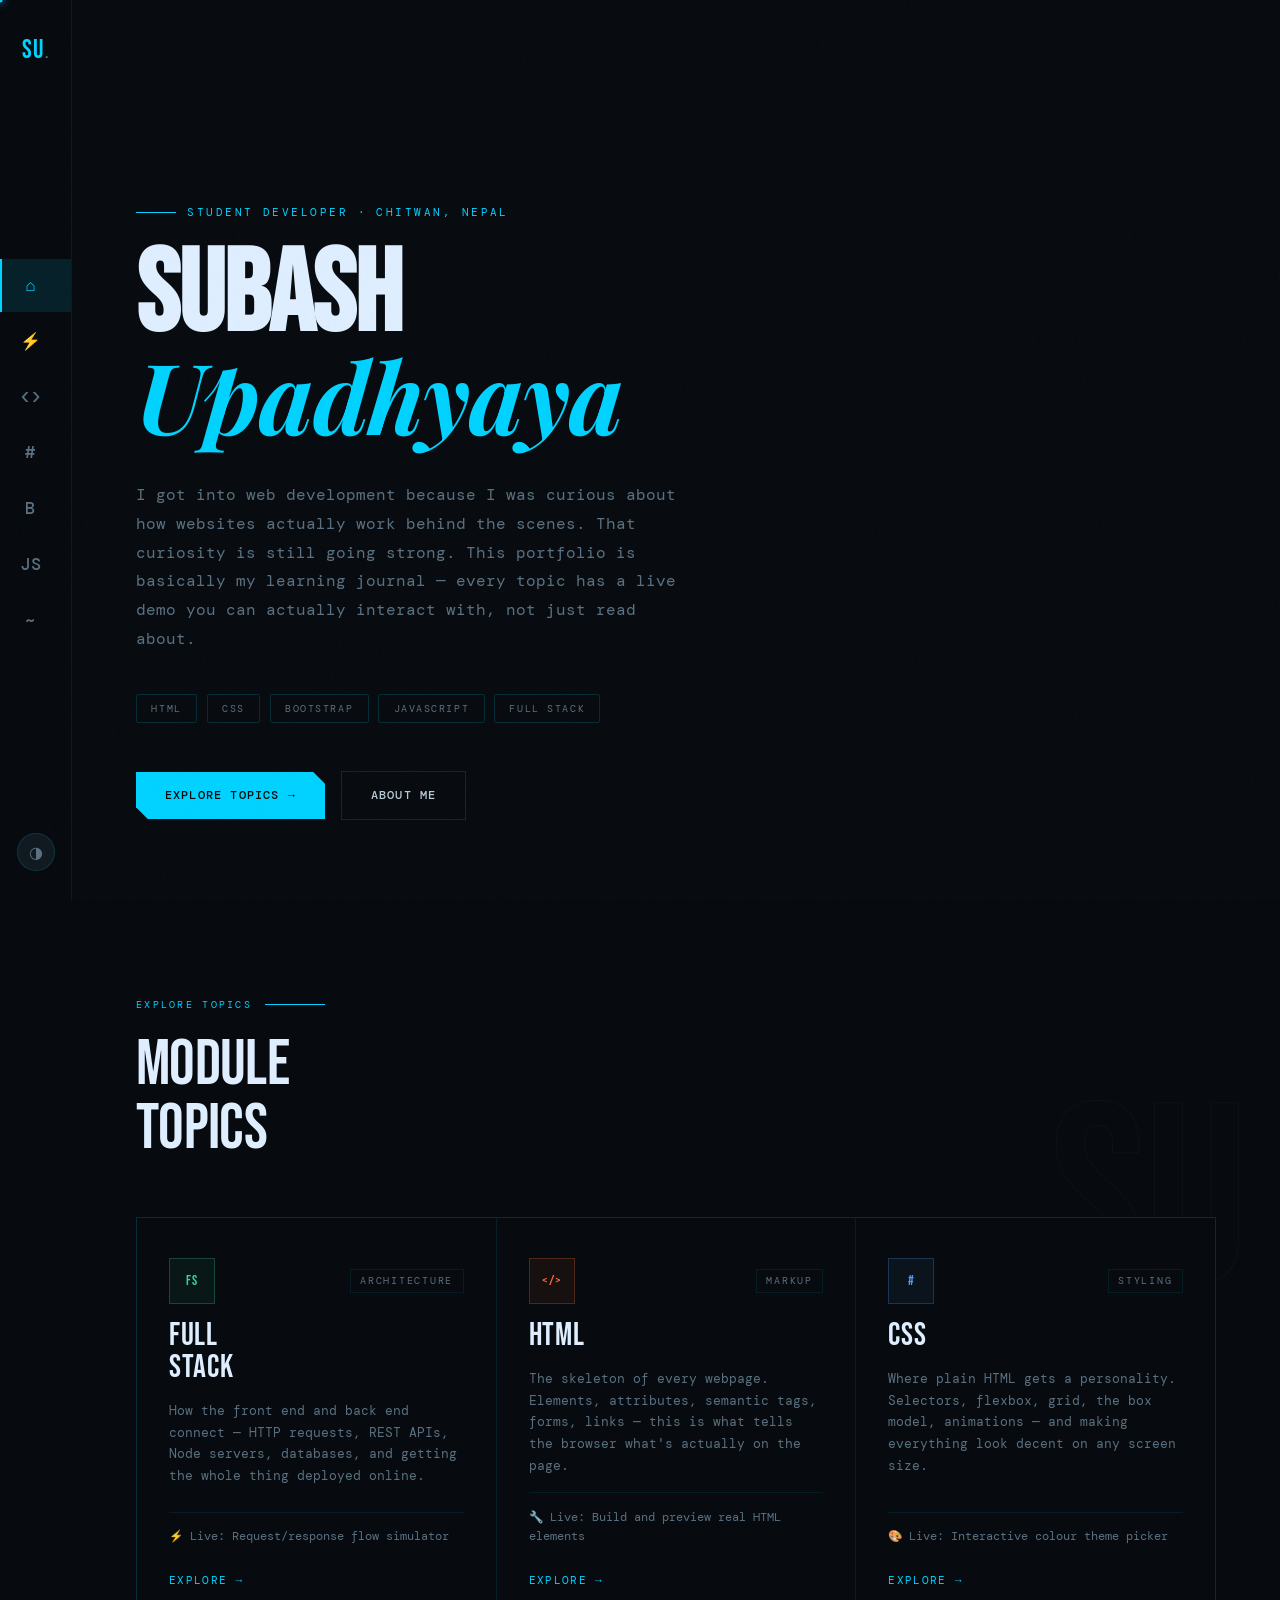
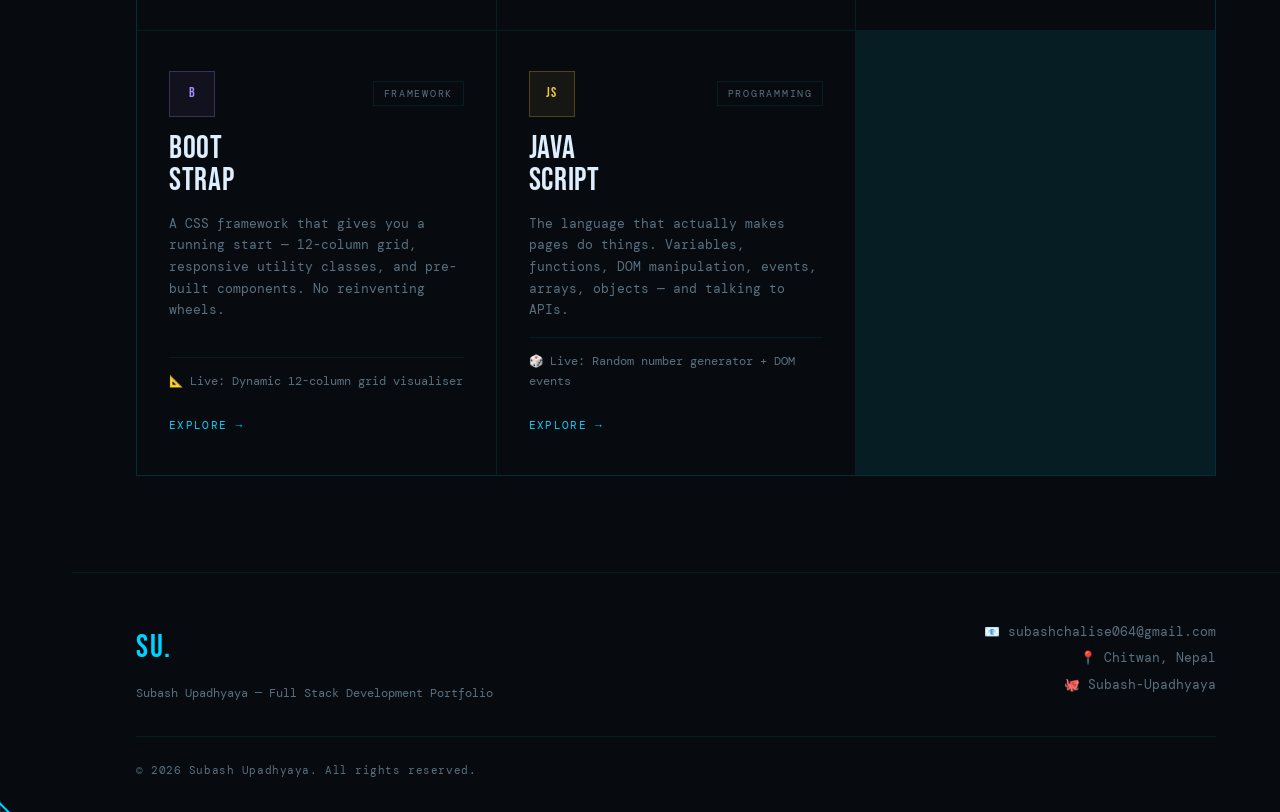
==== index.html @ b3c2efbf "Add files via upload" ====
<!DOCTYPE html>
<html lang="en" data-theme="dark">
<head>
  <meta charset="UTF-8"/>
  <meta name="viewport" content="width=device-width, initial-scale=1.0"/>
  <title>Subash Upadhyaya — Full Stack Developer</title>
  <link rel="preconnect" href="https://fonts.googleapis.com"/>
  <link rel="preconnect" href="https://fonts.gstatic.com" crossorigin/>
  <link href="https://fonts.googleapis.com/css2?family=Playfair+Display:ital,wght@0,400;0,700;0,900;1,400;1,700&family=DM+Mono:ital,wght@0,300;0,400;0,500;1,300;1,400&family=Bebas+Neue&display=swap" rel="stylesheet"/>
  <link rel="stylesheet" href="style.css"/>
</head>
<body>

<div class="main-wrap">
    <div class="page-hero-bg">SU</div>


  <!-- hero  -->
  <header class="hero hero-full">
    <div class="hero-left hero-left-full">
      <div class="hero-eyebrow">
        <span class="eyebrow-line"></span>
        Student Developer · Chitwan, Nepal
      </div>

      <h1 class="hero-name">
        Subash<br><em>Upadhyaya</em>
      </h1>

      <p class="hero-tagline">
        I got into web development because I was curious about how websites actually work behind the scenes. That curiosity is still going strong. This portfolio is basically my learning journal — every topic has a live demo you can actually interact with, not just read about.
      </p>

      <div class="hero-chips">
        <span class="chip">HTML</span>
        <span class="chip">CSS</span>
        <span class="chip">Bootstrap</span>
        <span class="chip">JavaScript</span>
        <span class="chip">Full Stack</span>
      </div>

      <div class="hero-cta">
        <a href="#topics" class="btn-primary">Explore Topics →</a>
        <a href="about.html" class="btn-outline">About Me</a>
      </div>
    </div>
  </header>

  <!--
    Topic cards grid — 3 columns, fixed layout so the last row never looks off.
    Each card is a full <a> tag, so clicking anywhere on it navigates — not
    just the "Explore" text at the bottom.
  -->
  <section class="topics-section" id="topics">
    <div class="section-eyebrow">Explore Topics</div>
    <div class="section-heading">Module<br>Topics</div>

    <div class="topic-grid">

      <a href="fullstack.html" class="topic-card reveal" style="--card-accent:var(--fs-c)">
        <div class="tc-header">
          <div class="tc-icon" style="color:var(--fs-c);border-color:rgba(52,211,153,0.25);background:rgba(52,211,153,0.06)">FS</div>
          <span class="tc-tag">Architecture</span>
        </div>
        <div class="tc-title">Full<br>Stack</div>
        <p class="tc-desc">How the front end and back end connect — HTTP requests, REST APIs, Node servers, databases, and getting the whole thing deployed online.</p>
        <div class="tc-hint">⚡ Live: Request/response flow simulator</div>
        <span class="tc-link">Explore <span>→</span></span>
      </a>

      <a href="html.html" class="topic-card reveal" style="--card-accent:var(--html-c);transition-delay:0.04s">
        <div class="tc-header">
          <div class="tc-icon" style="color:var(--html-c);border-color:rgba(255,107,53,0.25);background:rgba(255,107,53,0.06)">&lt;/&gt;</div>
          <span class="tc-tag">Markup</span>
        </div>
        <div class="tc-title">HTML</div>
        <p class="tc-desc">The skeleton of every webpage. Elements, attributes, semantic tags, forms, links — this is what tells the browser what's actually on the page.</p>
        <div class="tc-hint">🔧 Live: Build and preview real HTML elements</div>
        <span class="tc-link">Explore <span>→</span></span>
      </a>

      <a href="css.html" class="topic-card reveal" style="--card-accent:var(--css-c);transition-delay:0.08s">
        <div class="tc-header">
          <div class="tc-icon" style="color:var(--css-c);border-color:rgba(79,156,249,0.25);background:rgba(79,156,249,0.06)">#</div>
          <span class="tc-tag">Styling</span>
        </div>
        <div class="tc-title">CSS</div>
        <p class="tc-desc">Where plain HTML gets a personality. Selectors, flexbox, grid, the box model, animations — and making everything look decent on any screen size.</p>
        <div class="tc-hint">🎨 Live: Interactive colour theme picker</div>
        <span class="tc-link">Explore <span>→</span></span>
      </a>

      <a href="bootstrap.html" class="topic-card reveal" style="--card-accent:var(--bs-c);transition-delay:0.12s">
        <div class="tc-header">
          <div class="tc-icon" style="color:var(--bs-c);border-color:rgba(167,139,250,0.25);background:rgba(167,139,250,0.06)">B</div>
          <span class="tc-tag">Framework</span>
        </div>
        <div class="tc-title">Boot<br>strap</div>
        <p class="tc-desc">A CSS framework that gives you a running start — 12-column grid, responsive utility classes, and pre-built components. No reinventing wheels.</p>
        <div class="tc-hint">📐 Live: Dynamic 12-column grid visualiser</div>
        <span class="tc-link">Explore <span>→</span></span>
      </a>

      <a href="javascript.html" class="topic-card reveal" style="--card-accent:var(--js-c);transition-delay:0.16s">
        <div class="tc-header">
          <div class="tc-icon" style="color:var(--js-c);border-color:rgba(245,200,66,0.25);background:rgba(245,200,66,0.06)">JS</div>
          <span class="tc-tag">Programming</span>
        </div>
        <div class="tc-title">Java<br>Script</div>
        <p class="tc-desc">The language that actually makes pages do things. Variables, functions, DOM manipulation, events, arrays, objects — and talking to APIs.</p>
        <div class="tc-hint">🎲 Live: Random number generator + DOM events</div>
        <span class="tc-link">Explore <span>→</span></span>
      </a>

    </div>
  </section>

  <footer class="footer">
    <div class="footer-inner">
      <div>
        <div class="footer-logo">SU.</div>
        <div class="footer-tagline">Subash Upadhyaya — Full Stack Development Portfolio</div>
      </div>
      <div class="footer-contact">
        <p>📧 subashchalise064@gmail.com</p>
        <p>📍 Chitwan, Nepal</p>
        <p>🐙 Subash-Upadhyaya</p>
      </div>
    </div>
    <div class="footer-bottom">© 2026 Subash Upadhyaya. All rights reserved.</div>
  </footer>

</div>

<script src="main.js"></script>
</body>
</html>
---- style.css ----
@import url('https://fonts.googleapis.com/css2?family=Playfair+Display:ital,wght@0,400;0,700;0,900;1,400;1,700&family=DM+Mono:ital,wght@0,300;0,400;0,500;1,300;1,400&family=Bebas+Neue&display=swap');

/* zero out defaults */
*, *::before, *::after { box-sizing: border-box; margin: 0; padding: 0; }
html { scroll-behavior: smooth; }

body { cursor: none; }

.cursor {
  position: fixed;
  width: 14px; height: 14px;
  border: 2px solid var(--accent);
  transform: translate(-50%, -50%) rotate(45deg);
  pointer-events: none; z-index: 99999;
  background: transparent;
  transition: width 0.18s ease, height 0.18s ease, opacity 0.18s;
}
/* horizontal tick — rotated back so it stays horizontal in screen space */
.cursor::before {
  content: '';
  position: absolute;
  top: 50%; left: -7px; right: -7px; height: 1px;
  background: var(--accent); opacity: 0.38;
  transform: translateY(-50%) rotate(-45deg);
}
/* vertical tick */
.cursor::after {
  content: '';
  position: absolute;
  left: 50%; top: -7px; bottom: -7px; width: 1px;
  background: var(--accent); opacity: 0.38;
  transform: translateX(-50%) rotate(-45deg);
}
/* small glowing dot that trails the cursor with lag */
.cursor-ring {
  position: fixed;
  width: 5px; height: 5px;
  background: var(--accent);
  border-radius: 50%;
  pointer-events: none; z-index: 99998;
  transform: translate(-50%, -50%);
  box-shadow: 0 0 8px var(--accent), 0 0 18px var(--accent-glow);
  transition: width 0.14s, height 0.14s;
}
/* scale up diamond on interactive elements */
body:has(a:hover) .cursor,
body:has(button:hover) .cursor { width: 26px; height: 26px; opacity: 0.55; }
body:has(a:hover) .cursor-ring,
body:has(button:hover) .cursor-ring { width: 8px; height: 8px; }

/* ── DESIGN TOKENS */
:root {
  --bg:          #070b0f;
  --bg2:         #0b1018;
  --bg3:         #101820;
  --card:        #0e1520;
  --border:      rgba(0,210,255,0.09);
  --border2:     rgba(0,210,255,0.16);
  --text:        #b8ccd8;
  --text2:       #5a7080;
  --heading:     #deeeff;
  --accent:      #00d2ff;
  --accent-dim:  rgba(0,210,255,0.11);
  --accent-glow: rgba(0,210,255,0.28);
  /* keep --lime aliases so old inline refs still resolve */
  --lime:        #00d2ff;
  --lime-dim:    rgba(0,210,255,0.11);
  --lime-glow:   rgba(0,210,255,0.28);
  --purple:      #a78bfa;
  --fs-c:        #34d399;
  --html-c:      #ff6b35;
  --css-c:       #4f9cf9;
  --bs-c:        #a78bfa;
  --js-c:        #f5c842;
  --shadow:      0 24px 60px rgba(0,0,0,0.65);
  --shadow-sm:   0 8px 24px rgba(0,0,0,0.4);
  --ff-display:  'Bebas Neue', sans-serif;
  --ff-serif:    'Playfair Display', Georgia, serif;
  --ff-mono:     'DM Mono', 'Fira Code', monospace;
}

/* ── LIGHT THEME — same palette, much lighter base */
[data-theme="light"] {
  --bg:          #eef4f8;
  --bg2:         #e3ecf3;
  --bg3:         #d7e5ee;
  --card:        #eaf1f7;
  --border:      rgba(0,100,140,0.13);
  --border2:     rgba(0,100,140,0.22);
  --text:        #1b2d3a;
  --text2:       #4a6475;
  --heading:     #0d1e2a;
  --accent:      #0088aa;
  --accent-dim:  rgba(0,136,170,0.1);
  --accent-glow: rgba(0,136,170,0.2);
  --lime:        #0088aa;
  --lime-dim:    rgba(0,136,170,0.1);
  --lime-glow:   rgba(0,136,170,0.2);
}
[data-theme="light"] body::before { opacity: 0.14; }
[data-theme="light"] .cursor { border-color: var(--accent); }
[data-theme="light"] .cursor::before,
[data-theme="light"] .cursor::after { background: var(--accent); }
[data-theme="light"] .cursor-ring { background: var(--accent); box-shadow: 0 0 6px var(--accent); }
[data-theme="light"] .scroll-fill { background: var(--accent); }

/* film grain texture — subtle noise over everything */
body::before {
  content: '';
  position: fixed; inset: 0;
  background-image: url("data:image/svg+xml,%3Csvg viewBox='0 0 256 256' xmlns='http://www.w3.org/2000/svg'%3E%3Cfilter id='n'%3E%3CfeTurbulence type='fractalNoise' baseFrequency='0.9' numOctaves='4' stitchTiles='stitch'/%3E%3C/filter%3E%3Crect width='100%25' height='100%25' filter='url(%23n)' opacity='0.035'/%3E%3C/svg%3E");
  pointer-events: none; z-index: 9999; opacity: 0.5;
}

body {
  background: var(--bg);
  color: var(--text);
  font-family: var(--ff-mono);
  font-size: 15px; line-height: 1.7;
  overflow-x: hidden;
}

a { color: inherit; text-decoration: none; }
img { display: block; max-width: 100%; }
code { font-family: var(--ff-mono); font-size: 0.88em; }

/* ── SIDEBAR NAV
   Collapses to 72px icon-only strip.
   Expands to 220px on hover, revealing link labels.
*/
.sidenav {
  position: fixed; left: 0; top: 0; bottom: 0; width: 72px;
  background: rgba(7,11,15,0.94);
  border-right: 1px solid var(--border);
  backdrop-filter: blur(18px);
  display: flex; flex-direction: column;
  align-items: center; justify-content: space-between;
  padding: 1.8rem 0; z-index: 1000;
  transition: width 0.32s cubic-bezier(.77,0,.18,1);
}
.sidenav:hover { width: 220px; }

.sidenav-logo {
  font-family: var(--ff-display); font-size: 1.6rem; letter-spacing: 0.05em;
  color: var(--accent); white-space: nowrap; overflow: hidden;
  width: 100%; text-align: center; padding: 0 1rem;
}
.sidenav-logo span { color: var(--text2); font-size: 1.1rem; }

.sidenav-links { list-style: none; display: flex; flex-direction: column; gap: 0.2rem; width: 100%; }
.sidenav-links li a {
  display: flex; align-items: center; gap: 1rem;
  padding: 0.75rem 1.25rem;
  color: var(--text2); font-family: var(--ff-mono);
  font-size: 0.7rem; font-weight: 500; letter-spacing: 0.1em; text-transform: uppercase;
  transition: color 0.2s, background 0.2s;
  position: relative; overflow: hidden; white-space: nowrap;
}
/* left accent bar — grows on hover/active */
.sidenav-links li a::before {
  content: ''; position: absolute; left: 0; top: 0; bottom: 0; width: 2px;
  background: var(--accent); transform: scaleY(0); transform-origin: bottom;
  transition: transform 0.22s ease;
}
.sidenav-links li a:hover,
.sidenav-links li a.active { color: var(--accent); background: var(--accent-dim); }
.sidenav-links li a:hover::before,
.sidenav-links li a.active::before { transform: scaleY(1); }

.nav-icon { font-size: 1.05rem; flex-shrink: 0; width: 22px; text-align: center; }
.nav-label { opacity: 0; transition: opacity 0.22s 0.05s; white-space: nowrap; }
.sidenav:hover .nav-label { opacity: 1; }

/* theme toggle button at bottom of sidebar */
.sidenav-theme {
  background: var(--bg3); border: 1px solid var(--border2);
  color: var(--text2); border-radius: 50%; width: 38px; height: 38px;
  display: flex; align-items: center; justify-content: center;
  cursor: pointer; font-size: 1rem; transition: all 0.2s; flex-shrink: 0;
}
.sidenav-theme:hover { color: var(--accent); border-color: var(--accent); }

/* content shifted right to clear the sidebar */
.main-wrap { margin-left: 72px; min-height: 100vh; }

/* page load animation */
.page-enter { animation: pageIn 0.5s cubic-bezier(.77,0,.18,1) both; }
@keyframes pageIn {
  from { opacity: 0; transform: translateY(22px); }
  to   { opacity: 1; transform: translateY(0); }
}

/* scroll progress line at very top */
.scroll-bar {
  position: fixed; top: 0; left: 72px; right: 0; height: 2px;
  background: transparent; z-index: 900;
}
.scroll-fill { height: 100%; background: var(--accent); width: 0%; transition: width 0.1s; }

/* ── HERO SECTION */
.hero { min-height: 100vh; display: grid; grid-template-columns: 1fr 1fr; position: relative; overflow: hidden; }
/* full-width hero — used on homepage now that right stats column is gone */
.hero.hero-full { grid-template-columns: 1fr; }
.hero-left { display: flex; flex-direction: column; justify-content: flex-end; padding: 5rem 3.5rem 5rem 4rem; position: relative; z-index: 2; }
.hero-left.hero-left-full { max-width: 860px; padding: 5rem 5rem 5rem 4rem; }
.hero-right { display: flex; flex-direction: column; justify-content: center; align-items: center; position: relative; overflow: hidden; border-left: 1px solid var(--border); }

/* giant watermark initials behind hero content */
.hero-bg-text {
  position: absolute; inset: 0;
  display: flex; align-items: center; justify-content: center;
  font-family: var(--ff-display);
  font-size: clamp(100px, 22vw, 280px);
  color: transparent;
  -webkit-text-stroke: 1px rgba(0,210,255,0.04);
  user-select: none; pointer-events: none; letter-spacing: -0.04em; line-height: 1;
}

.hero-eyebrow {
  font-size: 0.7rem; font-weight: 400; letter-spacing: 0.22em; text-transform: uppercase;
  color: var(--accent); margin-bottom: 1.4rem;
  display: flex; align-items: center; gap: 0.7rem;
}
.eyebrow-line { display: block; width: 40px; height: 1px; background: var(--accent); }

.hero-name {
  font-family: var(--ff-display);
  font-size: clamp(64px, 9vw, 120px);
  line-height: 0.9; letter-spacing: -0.01em;
  color: var(--heading); margin-bottom: 1.8rem;
}
.hero-name em { font-family: var(--ff-serif); font-style: italic; color: var(--accent); font-size: 0.85em; }
.hero-tagline { font-size: 1rem; color: var(--text2); line-height: 1.8; max-width: 540px; margin-bottom: 2.5rem; }
.hero-chips { display: flex; flex-wrap: wrap; gap: 0.6rem; margin-bottom: 3rem; }
.chip {
  padding: 0.3rem 0.9rem; border: 1px solid var(--border2); border-radius: 2px;
  font-size: 0.65rem; letter-spacing: 0.15em; text-transform: uppercase;
  color: var(--text2); transition: all 0.2s;
}
.chip:hover { border-color: var(--accent); color: var(--accent); }
.hero-cta { display: flex; gap: 1rem; align-items: center; }

/* ── BUTTONS */
.btn-primary {
  display: inline-flex; align-items: center; gap: 0.6rem;
  background: var(--accent); color: #070b0f;
  padding: 0.85rem 1.8rem; font-family: var(--ff-mono); font-size: 0.75rem;
  font-weight: 500; letter-spacing: 0.1em; text-transform: uppercase;
  border: none; cursor: pointer; transition: all 0.22s;
  clip-path: polygon(0 0, calc(100% - 12px) 0, 100% 12px, 100% 100%, 12px 100%, 0 calc(100% - 12px));
}
.btn-primary:hover { background: #33dcff; transform: translate(-2px,-2px); box-shadow: 4px 4px 0 var(--accent-glow); }
.btn-outline {
  display: inline-flex; align-items: center; gap: 0.6rem;
  background: transparent; color: var(--text); padding: 0.83rem 1.8rem;
  font-family: var(--ff-mono); font-size: 0.75rem; font-weight: 500;
  letter-spacing: 0.1em; text-transform: uppercase;
  border: 1px solid var(--border2); cursor: pointer; transition: all 0.22s;
}
.btn-outline:hover { border-color: var(--accent); color: var(--accent); }

/* stats strip kept but hidden on homepage — still used on about page */
.stats-strip { display: grid; grid-template-columns: repeat(3,1fr); border-top: 1px solid var(--border); border-bottom: 1px solid var(--border); }
.stat-item { padding: 2.2rem 2.5rem; border-right: 1px solid var(--border); transition: background 0.2s; }
.stat-item:last-child { border-right: none; }
.stat-item:hover { background: var(--accent-dim); }
.stat-num { font-family: var(--ff-display); font-size: 3.2rem; color: var(--accent); line-height: 1; display: block; margin-bottom: 0.4rem; }
.stat-label { font-size: 0.65rem; letter-spacing: 0.18em; text-transform: uppercase; color: var(--text2); }

/* ── TOPIC CARD GRID
   Fixed 3-column layout.
   Each card is a full <a> element so the whole thing is clickable.
*/
.topics-section { padding: 6rem 4rem; }
.section-eyebrow {
  font-size: 0.65rem; letter-spacing: 0.22em; text-transform: uppercase;
  color: var(--accent); display: flex; align-items: center; gap: 0.8rem; margin-bottom: 1.2rem;
}
.section-eyebrow::after { content: ''; flex: 1; max-width: 60px; height: 1px; background: var(--accent); }
.section-heading {
  font-family: var(--ff-display); font-size: clamp(38px,5vw,68px);
  letter-spacing: -0.01em; color: var(--heading); line-height: 1; margin-bottom: 3.5rem;
}

.topic-grid {
  display: grid;
  grid-template-columns: repeat(3, 1fr); /* 3 even columns, no awkward last row */
  gap: 1px; background: var(--border); border: 1px solid var(--border);
}
.topic-card {
  background: var(--bg); padding: 2.5rem 2rem;
  display: flex; flex-direction: column; gap: 1rem;
  transition: background 0.22s; position: relative; overflow: hidden;
  cursor: pointer; text-decoration: none; color: inherit; /* full card is a link */
}
.topic-card::after {
  content: ''; position: absolute; bottom: 0; left: 0; right: 0; height: 2px;
  background: var(--card-accent, var(--accent));
  transform: scaleX(0); transform-origin: left;
  transition: transform 0.3s cubic-bezier(.77,0,.18,1);
}
.topic-card:hover { background: var(--bg3); }
.topic-card:hover::after { transform: scaleX(1); }

.tc-icon {
  width: 46px; height: 46px; display: flex; align-items: center; justify-content: center;
  font-family: var(--ff-display); font-size: 0.9rem; letter-spacing: 0.05em;
  border: 1px solid var(--border2); background: var(--bg3); flex-shrink: 0;
}
.tc-tag { font-size: 0.6rem; letter-spacing: 0.18em; text-transform: uppercase; color: var(--text2); border: 1px solid var(--border); padding: 0.2rem 0.6rem; }
.tc-header { display: flex; align-items: center; justify-content: space-between; }
.tc-title { font-family: var(--ff-display); font-size: 2rem; letter-spacing: 0.02em; color: var(--heading); line-height: 1; }
.tc-desc { font-size: 0.82rem; color: var(--text2); line-height: 1.65; }
.tc-hint { font-size: 0.72rem; color: var(--text2); border-top: 1px solid var(--border); padding-top: 0.9rem; margin-top: auto; }
.tc-link { display: inline-flex; align-items: center; gap: 0.5rem; font-size: 0.7rem; letter-spacing: 0.12em; text-transform: uppercase; color: var(--accent); margin-top: 0.5rem; transition: gap 0.2s; }
.tc-link:hover { gap: 0.8rem; }

/* ── TOPIC SUBPAGE HERO */
.page-hero {
  min-height: 52vh; display: flex; flex-direction: column; justify-content: flex-end;
  padding: 5rem 4rem 4rem; position: relative; overflow: hidden;
  border-bottom: 1px solid var(--border);
}
.page-hero-bg {
  position: absolute; inset: 0; font-family: var(--ff-display);
  font-size: clamp(120px,20vw,260px); display: flex; align-items: center; justify-content: flex-end;
  padding-right: 2rem; color: transparent; -webkit-text-stroke: 1px rgba(255,255,255,0.03);
  user-select: none; pointer-events: none; line-height: 1;
}
.page-hero-inner { position: relative; z-index: 2; max-width: 780px; }
.page-breadcrumb { font-size: 0.65rem; letter-spacing: 0.15em; text-transform: uppercase; color: var(--text2); margin-bottom: 1.2rem; }
.page-breadcrumb a { color: var(--accent); }
.page-breadcrumb a::after { content: ' /'; color: var(--text2); }
.page-topic-label { font-size: 0.65rem; letter-spacing: 0.2em; text-transform: uppercase; margin-bottom: 0.9rem; }
.page-hero h1 { font-family: var(--ff-display); font-size: clamp(42px,6vw,86px); letter-spacing: -0.01em; color: var(--heading); line-height: 1; margin-bottom: 1.2rem; }
.page-hero p { font-size: 0.92rem; color: var(--text2); max-width: 560px; line-height: 1.75; }

/* two-column body layout for all topic pages */
.topic-body { display: grid; grid-template-columns: 1fr 550px; }
.content-col { padding: 4rem; border-right: 1px solid var(--border); }
.demo-col { padding: 4rem; background: var(--bg2); }

/* typography helpers inside content column */
.content-col h2 { font-family: var(--ff-serif); font-size: 1.65rem; font-weight: 700; color: var(--heading); margin-bottom: 1rem; margin-top: 2.5rem; }
.content-col h2:first-child { margin-top: 0; }
.content-col h3 {
  font-family: var(--ff-mono); font-size: 0.75rem; font-weight: 500;
  letter-spacing: 0.18em; text-transform: uppercase;
  color: var(--accent); margin-bottom: 0.8rem; margin-top: 2.2rem;
  padding-top: 2rem; border-top: 1px solid var(--border);
}
.content-col p { color: var(--text2); margin-bottom: 1rem; font-size: 0.9rem; line-height: 1.78; }
.content-col strong { color: var(--text); font-weight: 500; }
.content-col em { color: var(--text); font-style: italic; }
.content-col code { color: var(--accent); background: var(--accent-dim); padding: 0.1em 0.4em; border-radius: 2px; }

/* 2-col concept card grid */
.concept-grid { display: grid; grid-template-columns: 1fr 1fr; gap: 1px; background: var(--border); border: 1px solid var(--border); margin: 1.5rem 0; }
.concept-card { background: var(--bg); padding: 1.4rem; transition: background 0.2s; }
.concept-card:hover { background: var(--bg3); }
.cc-icon { font-size: 1.3rem; margin-bottom: 0.5rem; }
.cc-title { font-family: var(--ff-mono); font-size: 0.72rem; font-weight: 500; letter-spacing: 0.1em; text-transform: uppercase; color: var(--heading); margin-bottom: 0.4rem; }
.cc-desc { font-size: 0.8rem; color: var(--text2); line-height: 1.6; }

/* syntax-highlighted code block */
.code-block {
  background: #050a0e; border: 1px solid var(--border); border-left: 2px solid var(--accent);
  padding: 1.5rem; font-family: var(--ff-mono); font-size: 0.8rem; line-height: 1.9;
  overflow-x: auto; margin: 1.5rem 0; position: relative;
}
.code-block .comment { color: #3a4a55; }
.code-block .tag  { color: #79c0ff; }
.code-block .attr { color: #c3e88d; }
.code-block .val  { color: #f78c6c; }
.code-block .kw   { color: #c792ea; }
.code-block .fn   { color: #82aaff; }
.code-block .str  { color: #c3e88d; }
.code-block .num  { color: #f78c6c; }
.code-label { position: absolute; top: 0.7rem; right: 0.9rem; font-size: 0.6rem; letter-spacing: 0.15em; text-transform: uppercase; color: var(--text2); }

/* info callout box */
.info-box { border: 1px solid var(--border); border-left: 2px solid var(--accent); background: var(--accent-dim); padding: 1.3rem 1.5rem; margin: 1.5rem 0; }
.info-box h4 { font-family: var(--ff-mono); font-size: 0.72rem; letter-spacing: 0.12em; text-transform: uppercase; color: var(--accent); margin-bottom: 0.7rem; }
.info-box ul { padding-left: 1.1rem; }
.info-box li { font-size: 0.82rem; color: var(--text2); margin-bottom: 0.3rem; line-height: 1.6; }

/* demo box in the right column */
.demo-box { background: var(--card); border: 1px solid var(--border); margin-bottom: 1.5rem; }
.demo-box-header { display: flex; align-items: center; gap: 0.8rem; padding: 1rem 1.4rem; border-bottom: 1px solid var(--border); background: var(--bg3); }
.demo-box-title { font-family: var(--ff-mono); font-size: 0.72rem; font-weight: 500; letter-spacing: 0.12em; text-transform: uppercase; color: var(--heading); flex: 1; }
.demo-badge { font-size: 0.58rem; letter-spacing: 0.15em; text-transform: uppercase; color: var(--accent); border: 1px solid var(--accent); padding: 0.15rem 0.5rem; background: var(--accent-dim); }
.demo-area { padding: 1.4rem; }
.demo-footer { padding: 0.9rem 1.4rem; border-top: 1px solid var(--border); font-size: 0.75rem; color: var(--text2); line-height: 1.6; }
.demo-footer strong { color: var(--text); }
.demo-footer code { color: var(--accent); }

/* full stack request flow — numbered steps */
.stack-flow { display: flex; flex-direction: column; gap: 0; margin: 1.5rem 0; }
.sf-step { display: flex; align-items: flex-start; gap: 1rem; padding: 1.1rem 1.2rem; border: 1px solid var(--border); border-bottom: none; background: var(--bg); transition: background 0.2s; }
.sf-step:last-child { border-bottom: 1px solid var(--border); }
.sf-step:hover { background: var(--bg3); }
.sf-num { width: 28px; height: 28px; border-radius: 50%; border: 1px solid var(--accent); color: var(--accent); font-family: var(--ff-mono); font-size: 0.72rem; font-weight: 500; display: flex; align-items: center; justify-content: center; flex-shrink: 0; }
.sf-step strong { font-size: 0.82rem; color: var(--heading); display: block; margin-bottom: 0.2rem; }
.sf-step p { font-size: 0.78rem; color: var(--text2); margin: 0; line-height: 1.55; }

.stack-badges { display: flex; flex-wrap: wrap; gap: 0.5rem; margin: 1rem 0; }
.stack-badge { padding: 0.3rem 0.8rem; border: 1px solid var(--border); font-size: 0.68rem; letter-spacing: 0.1em; text-transform: uppercase; color: var(--text2); transition: all 0.2s; }
.stack-badge:hover { border-color: var(--accent); color: var(--accent); }

/* footer */
.footer { border-top: 1px solid var(--border); padding: 3rem 4rem 2rem; }
.footer-inner { display: flex; justify-content: space-between; align-items: flex-start; margin-bottom: 2rem; }
.footer-logo { font-family: var(--ff-display); font-size: 2rem; letter-spacing: 0.05em; color: var(--accent); margin-bottom: 0.5rem; }
.footer-tagline { font-size: 0.78rem; color: var(--text2); }
.footer-contact { text-align: right; }
.footer-contact p { font-size: 0.8rem; color: var(--text2); margin-bottom: 0.3rem; }
.footer-bottom { padding-top: 1.5rem; border-top: 1px solid var(--border); font-size: 0.7rem; color: var(--text2); letter-spacing: 0.05em; }

/* ── ABOUT PAGE */
.skills-list { display: flex; flex-direction: column; gap: 1.2rem; margin-top: 1.5rem; }
.skill-row { display: flex; flex-direction: column; gap: 0.4rem; }
.skill-meta { display: flex; justify-content: space-between; }
.skill-name { font-family: var(--ff-mono); font-size: 0.72rem; letter-spacing: 0.1em; text-transform: uppercase; color: var(--heading); }
.skill-pct  { font-size: 0.7rem; color: var(--text2); }
.skill-track { height: 4px; background: var(--bg3); overflow: hidden; }
.skill-fill  { height: 100%; width: 0; transition: width 1.4s cubic-bezier(.22,1,.36,1); }

.tl-item { display: flex; gap: 1.2rem; padding: 1.2rem 0; border-bottom: 1px solid var(--border); }
.tl-dot  { width: 8px; height: 8px; border-radius: 50%; background: var(--accent); flex-shrink: 0; margin-top: 0.45rem; }
.tl-date { font-size: 0.65rem; letter-spacing: 0.15em; text-transform: uppercase; color: var(--accent); margin-bottom: 0.2rem; }
.tl-title { font-size: 0.88rem; color: var(--heading); font-weight: 500; margin-bottom: 0.2rem; }
.tl-desc  { font-size: 0.8rem; color: var(--text2); line-height: 1.55; }

.values-grid { display: grid; grid-template-columns: 1fr 1fr 1fr; gap: 1px; background: var(--border); border: 1px solid var(--border); margin-top: 1.5rem; }
.value-card { background: var(--bg); padding: 1.5rem; transition: background 0.2s; }
.value-card:hover { background: var(--bg3); }
.vc-icon  { font-size: 1.4rem; margin-bottom: 0.6rem; }
.vc-title { font-family: var(--ff-mono); font-size: 0.7rem; letter-spacing: 0.12em; text-transform: uppercase; color: var(--heading); margin-bottom: 0.4rem; }
.vc-body  { font-size: 0.8rem; color: var(--text2); line-height: 1.6; }

.contact-grid { display: grid; grid-template-columns: 1fr 1fr; gap: 4rem; align-items: start; padding: 4rem; border-top: 1px solid var(--border); }
.ci-item { display: flex; gap: 1rem; align-items: center; padding: 1.1rem 1.2rem; border: 1px solid var(--border); margin-bottom: 0.8rem; transition: all 0.2s; }
.ci-item:hover { border-color: var(--accent); background: var(--accent-dim); }
.ci-icon { font-size: 1.2rem; flex-shrink: 0; }
.ci-label { font-size: 0.6rem; letter-spacing: 0.15em; text-transform: uppercase; color: var(--text2); margin-bottom: 0.15rem; }
.ci-value { font-size: 0.85rem; color: var(--heading); }

/* 3×2 hobby grid — forced columns so there's never an odd gap */
.hobby-grid { display: grid; grid-template-columns: repeat(3, 1fr); gap: 1px; background: var(--border); border: 1px solid var(--border); margin-top: 1.2rem; }
.hobby-card { background: var(--bg); padding: 1.2rem 0.8rem; text-align: center; transition: background 0.2s; }
.hobby-card:hover { background: var(--accent-dim); }
.hc-icon { font-size: 1.3rem; margin-bottom: 0.35rem; }
.hc-name { font-size: 0.65rem; letter-spacing: 0.1em; text-transform: uppercase; color: var(--text2); }

/* contact form */
.contact-form { display: flex; flex-direction: column; gap: 1rem; }
.form-group { display: flex; flex-direction: column; gap: 0.4rem; }
.form-label { font-size: 0.65rem; letter-spacing: 0.15em; text-transform: uppercase; color: var(--text2); }
.form-input, .form-textarea { background: var(--bg3); border: 1px solid var(--border); color: var(--text); padding: 0.75rem 1rem; font-family: var(--ff-mono); font-size: 0.85rem; outline: none; transition: border-color 0.2s, box-shadow 0.2s; width: 100%; }
.form-input:focus, .form-textarea:focus { border-color: var(--accent); box-shadow: 0 0 0 2px var(--accent-dim); }
.form-textarea { min-height: 130px; resize: vertical; }

/* bootstrap grid demo */
.bs-grid-demo { display: grid; grid-template-columns: repeat(12,1fr); gap: 4px; margin: 1rem 0; }
.bs-col { background: var(--accent-dim); border: 1px solid rgba(0,210,255,0.2); height: 36px; border-radius: 2px; display: flex; align-items: center; justify-content: center; font-size: 0.6rem; color: var(--accent); transition: background 0.2s; }
.bs-col:hover { background: rgba(0,210,255,0.2); }

/* JS random number display */
.js-number { font-family: var(--ff-display); font-size: 6rem; color: var(--js-c); text-align: center; line-height: 1; padding: 1.5rem 0; letter-spacing: -0.02em; }
.js-controls { display: flex; gap: 0.7rem; flex-wrap: wrap; margin: 1rem 0; align-items: center; }
.js-input-g { display: flex; align-items: center; gap: 0.5rem; }
.js-input-g label { font-size: 0.68rem; letter-spacing: 0.1em; text-transform: uppercase; color: var(--text2); }
.js-input { width: 72px; background: var(--bg3); border: 1px solid var(--border); color: var(--text); padding: 0.45rem 0.7rem; font-family: var(--ff-mono); font-size: 0.82rem; outline: none; transition: border-color 0.2s; }
.js-input:focus { border-color: var(--js-c); }
.js-btn { padding: 0.48rem 1.2rem; font-family: var(--ff-mono); font-size: 0.72rem; letter-spacing: 0.1em; text-transform: uppercase; border: 1px solid var(--border); background: var(--bg3); color: var(--text); cursor: pointer; transition: all 0.2s; }
.js-btn:hover { border-color: var(--js-c); color: var(--js-c); }
.js-btn.primary { background: var(--js-c); color: #070b0f; border-color: var(--js-c); }
.js-btn.primary:hover { background: #ffd43b; }
.js-history { background: var(--bg); border: 1px solid var(--border); padding: 0.7rem 1rem; font-family: var(--ff-mono); font-size: 0.78rem; min-height: 52px; color: var(--text2); line-height: 1.8; }

/* CSS page swatches */
.swatch-grid { display: grid; grid-template-columns: repeat(5,1fr); gap: 6px; margin-bottom: 1rem; }
.swatch { height: 32px; border-radius: 2px; cursor: pointer; border: 2px solid transparent; transition: transform 0.15s, border-color 0.15s; }
.swatch:hover { transform: scale(1.1); }
.swatch.active { border-color: var(--accent); }
.css-preview { border: 1px solid var(--border); padding: 1.4rem; text-align: center; border-radius: 4px; transition: all 0.4s; margin-bottom: 1rem; }
.prop-tags { display: flex; flex-wrap: wrap; gap: 0.4rem; }
.prop-tag { padding: 0.2rem 0.6rem; background: var(--bg3); border: 1px solid var(--border); font-size: 0.68rem; color: var(--accent); font-family: var(--ff-mono); }

/* HTML demo preview area */
.html-preview { border: 1px solid var(--border); background: var(--bg); padding: 1rem; min-height: 120px; font-family: sans-serif; font-size: 0.85rem; line-height: 1.6; color: var(--text); margin-bottom: 1rem; overflow-y: auto; max-height: 220px; }
.tag-btn { padding: 0.38rem 0.85rem; background: var(--bg3); border: 1px solid var(--border); color: var(--html-c); font-family: var(--ff-mono); font-size: 0.68rem; cursor: pointer; transition: all 0.2s; margin: 0.25rem; }
.tag-btn:hover { border-color: var(--html-c); background: rgba(255,107,53,0.1); }
.clear-btn { padding: 0.38rem 0.85rem; background: transparent; border: 1px solid var(--border); color: var(--text2); font-family: var(--ff-mono); font-size: 0.68rem; cursor: pointer; transition: all 0.2s; margin: 0.25rem; }

/* scroll reveal */
.reveal { opacity: 0; transform: translateY(24px); transition: opacity 0.55s ease, transform 0.55s ease; }
.reveal.visible { opacity: 1; transform: translateY(0); }

/* number bounce */
@keyframes numBounce { 0% { transform: scale(0.8); } 60% { transform: scale(1.06); } 100% { transform: scale(1); } }
.number-bounce { animation: numBounce 0.35s ease both; }

/* JS event demo box */
.event-box { border: 1px solid var(--border); background: var(--bg3); padding: 1.5rem; text-align: center; cursor: pointer; transition: all 0.3s; min-height: 90px; display: flex; align-items: center; justify-content: center; flex-direction: column; gap: 0.3rem; margin-bottom: 1rem; }
.event-box:hover { border-color: var(--js-c); background: rgba(245,200,66,0.04); }
.event-msg { font-family: var(--ff-mono); font-weight: 500; font-size: 1rem; color: var(--js-c); }
.event-sub { font-size: 0.72rem; color: var(--text2); }

/* ── RESPONSIVE */
@media (max-width: 1100px) {
  .topic-body { grid-template-columns: 1fr; }
  .content-col { border-right: none; border-bottom: 1px solid var(--border); }
  .hero { grid-template-columns: 1fr; }
  .hero-right { display: none; }
  .topic-grid { grid-template-columns: repeat(2,1fr); }
}
@media (max-width: 900px) {
  .sidenav { display: none; }
  .sidenav:hover { display: none; } 
  .main-wrap { margin-left: 0; }
  .scroll-bar { left: 0; }
  .mobile-nav { display: flex !important; }
  .topics-section, .content-col, .demo-col { padding: 2.5rem 1.5rem; }
  .page-hero { padding: 3.5rem 1.5rem 2.5rem; }
  .hero-left, .hero-left.hero-left-full { padding: 3rem 1.5rem 4rem; }
  .contact-grid { grid-template-columns: 1fr; padding: 2.5rem 1.5rem; gap: 2rem; }
  .values-grid { grid-template-columns: 1fr 1fr; }
  .footer { padding: 2rem 1.5rem; }
  .footer-inner { flex-direction: column; gap: 1.5rem; }
  .footer-contact { text-align: left; }
  .concept-grid { grid-template-columns: 1fr; }
  .topic-grid { grid-template-columns: 1fr; }
}

/* mobile bottom nav bar */
.mobile-nav {
  display: none; position: fixed; bottom: 0; left: 0; right: 0;
  background: rgba(7,11,15,0.96); backdrop-filter: blur(16px);
  border-top: 1px solid var(--border); padding: 0.8rem 1rem;
  justify-content: space-around; z-index: 1000;
}
.mobile-nav a { display: flex; flex-direction: column; align-items: center; gap: 0.2rem; font-family: var(--ff-mono); font-size: 0.55rem; letter-spacing: 0.1em; text-transform: uppercase; color: var(--text2); transition: color 0.2s; padding: 0.3rem 0.6rem; }
.mobile-nav a.active, .mobile-nav a:hover { color: var(--accent); }
.mobile-nav a span:first-child { font-size: 1.1rem; }
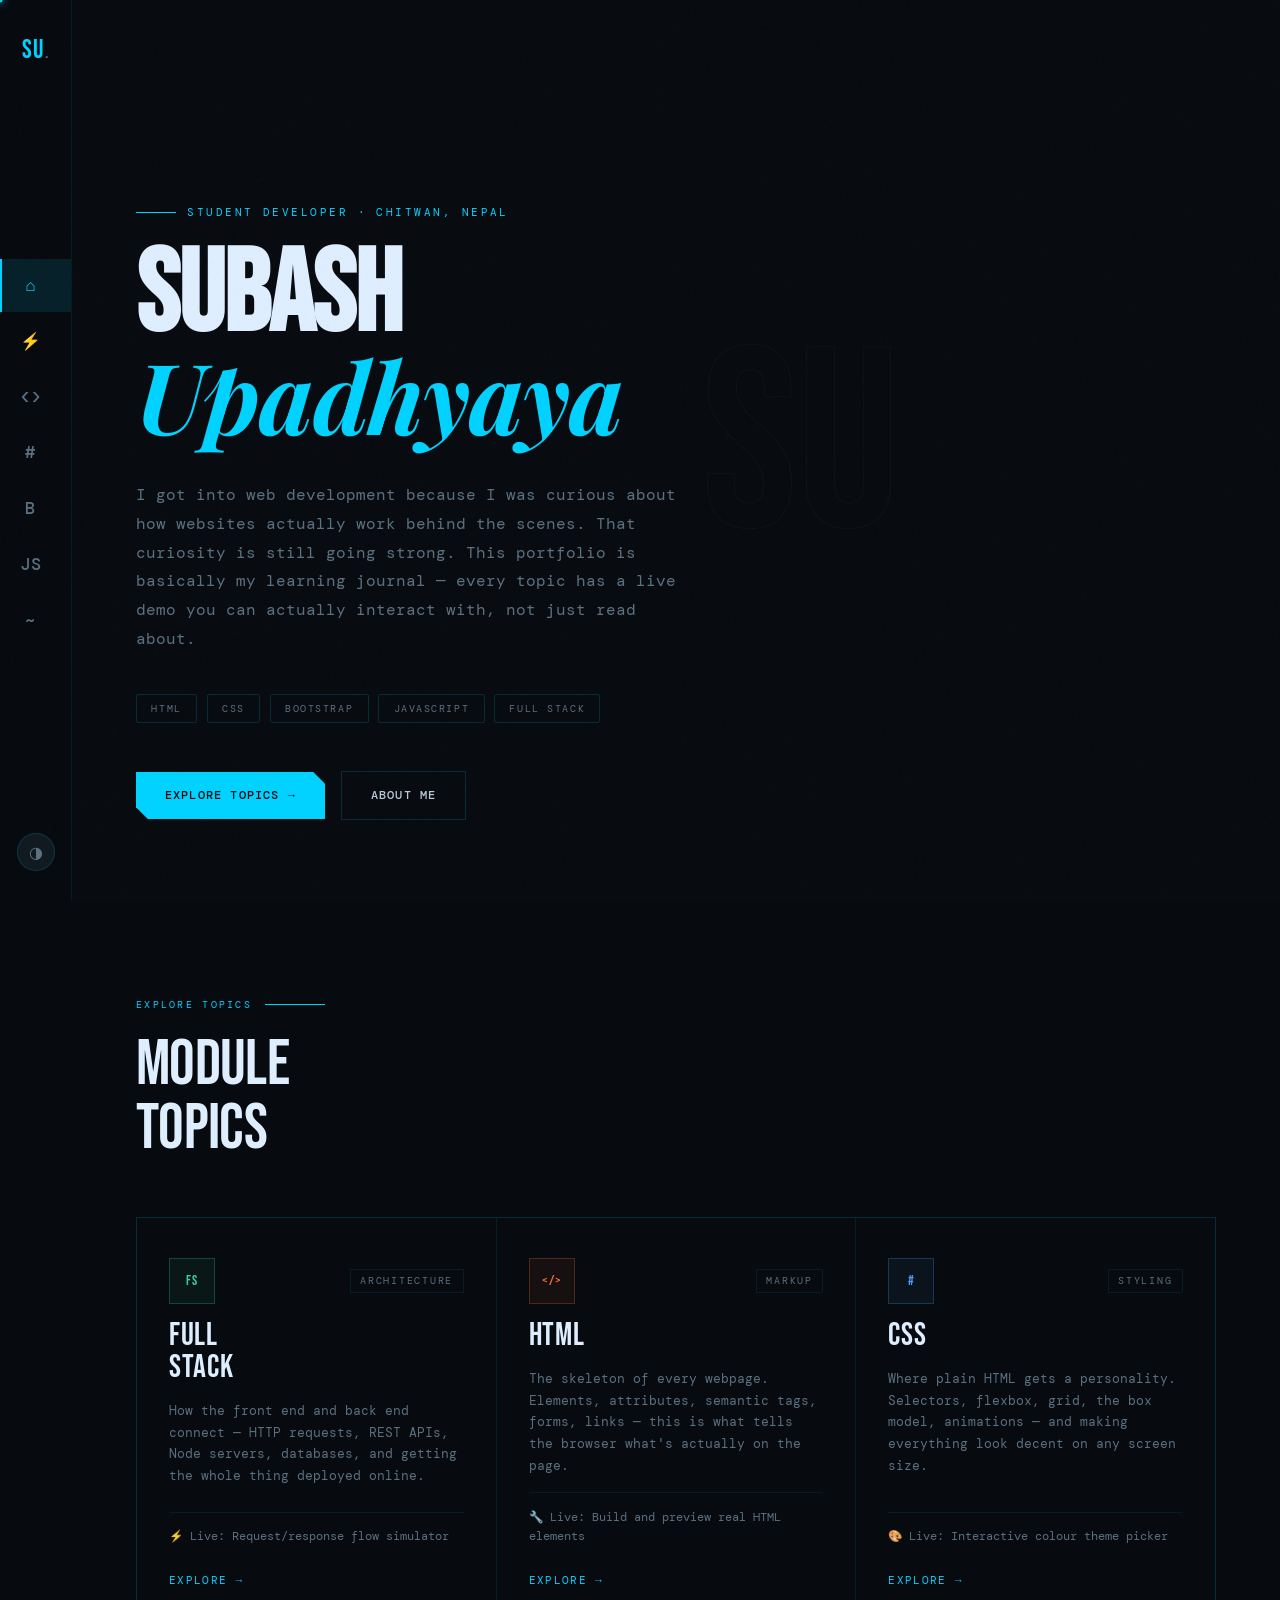
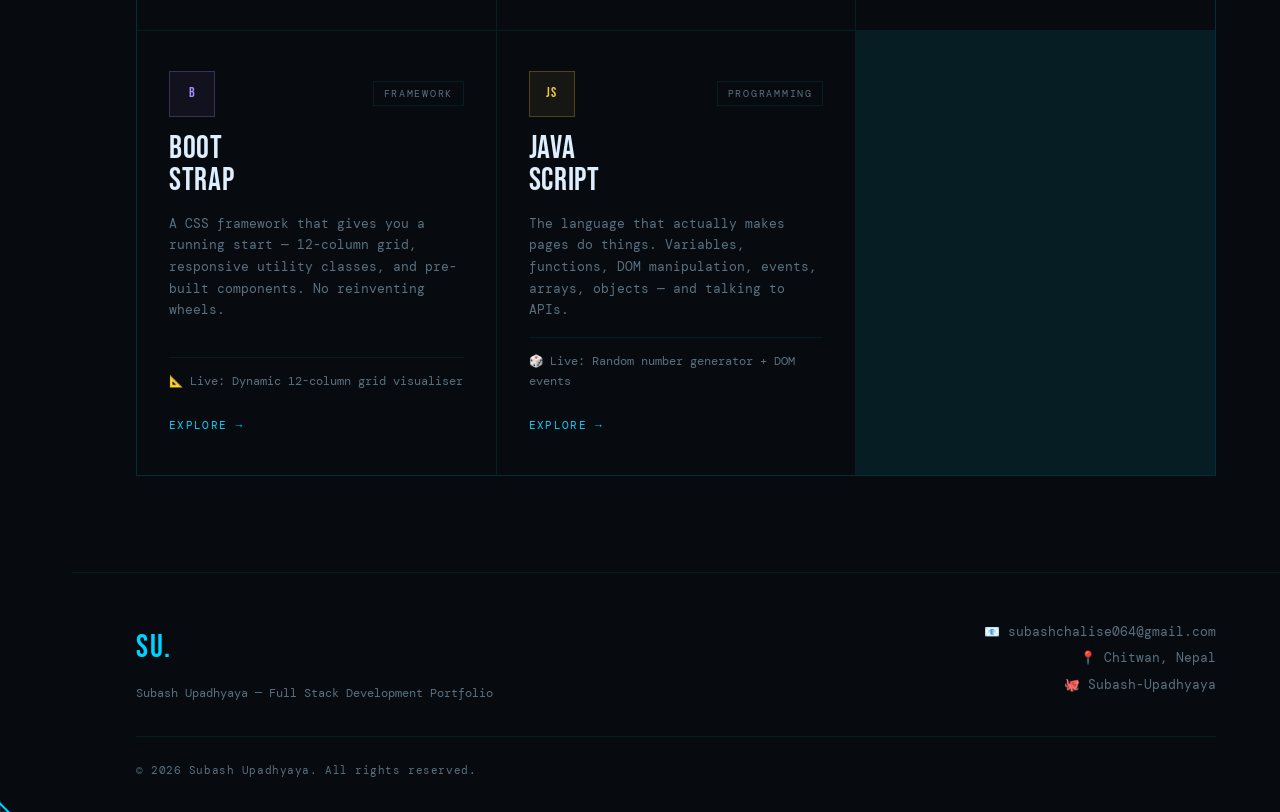
==== commit ec0e2145: "Update index.html" ====
--- a/index.html
+++ b/index.html
@@ -12,12 +12,10 @@
 <body>
 
 <div class="main-wrap">
-    <div class="page-hero-bg">SU</div>
-
-
   <!-- hero  -->
   <header class="hero hero-full">
     <div class="hero-left hero-left-full">
+       <div class="page-hero-bg">SU</div>
       <div class="hero-eyebrow">
         <span class="eyebrow-line"></span>
         Student Developer · Chitwan, Nepal
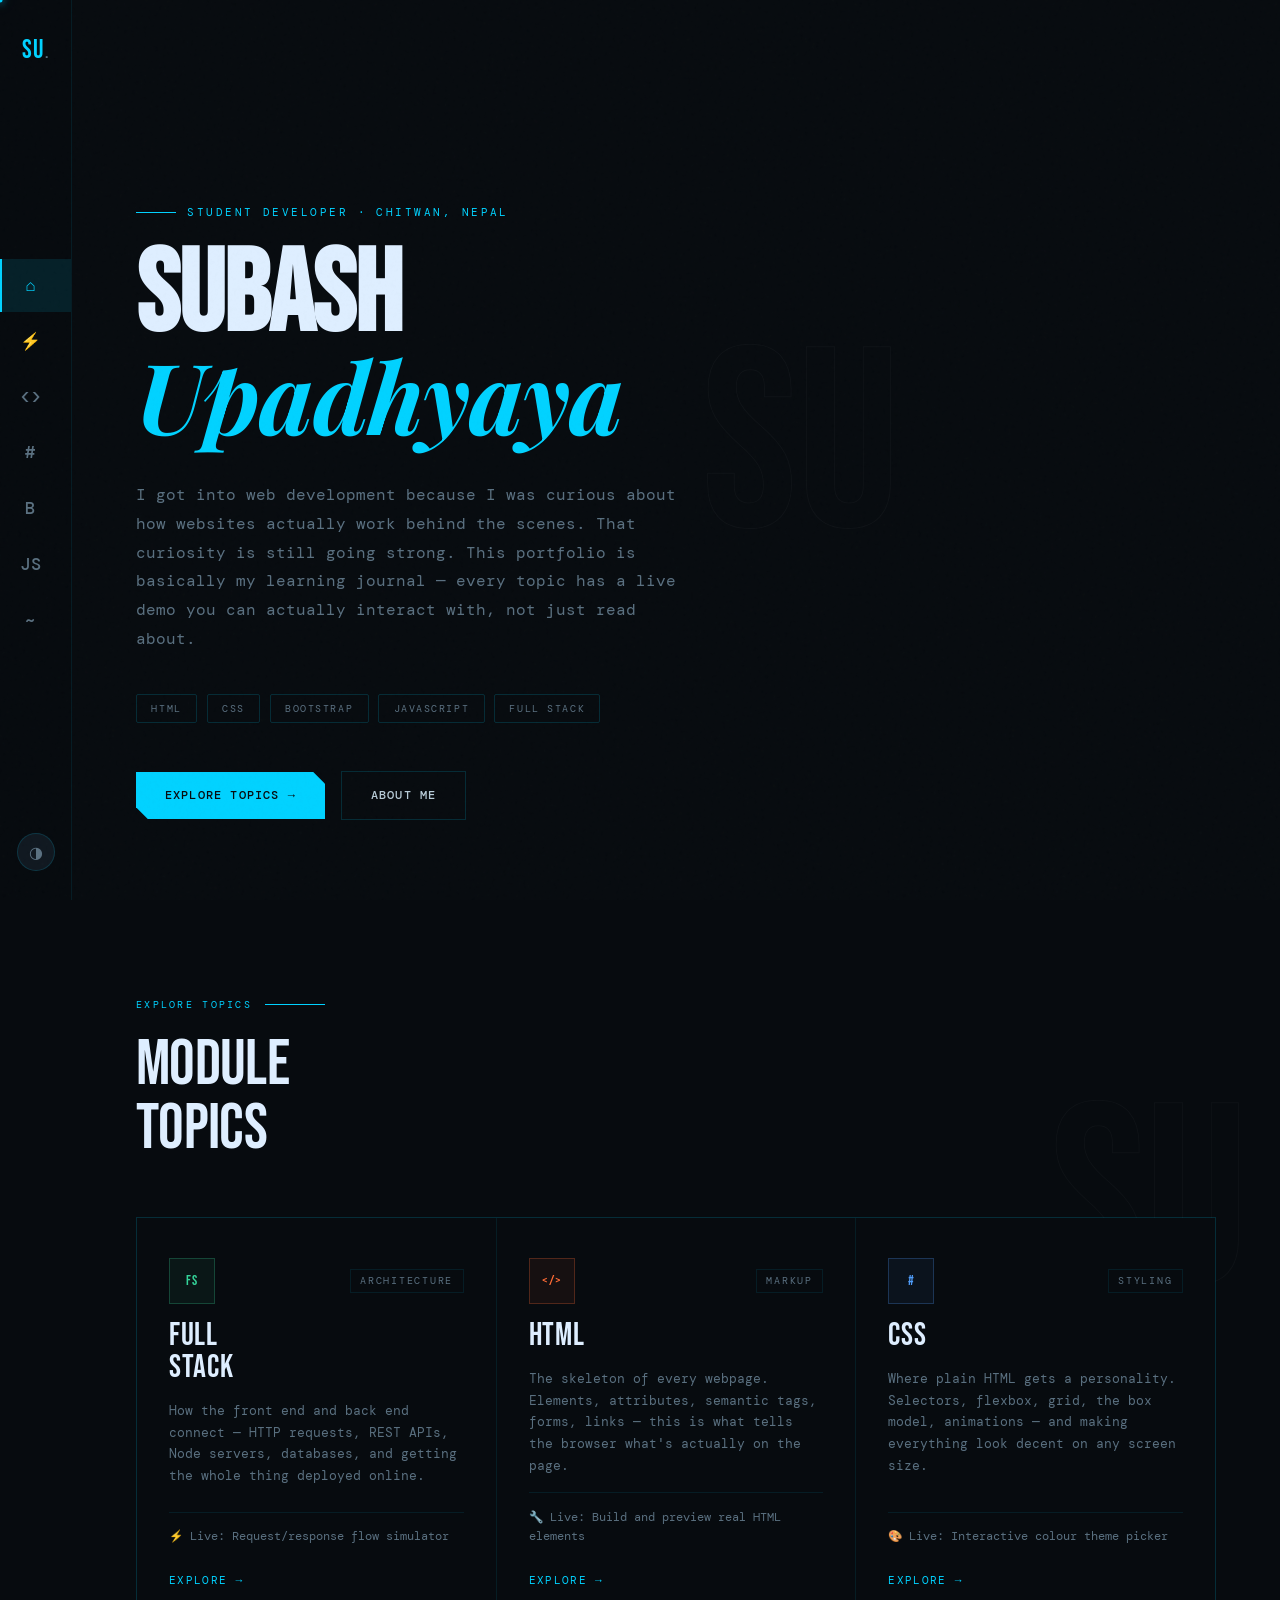
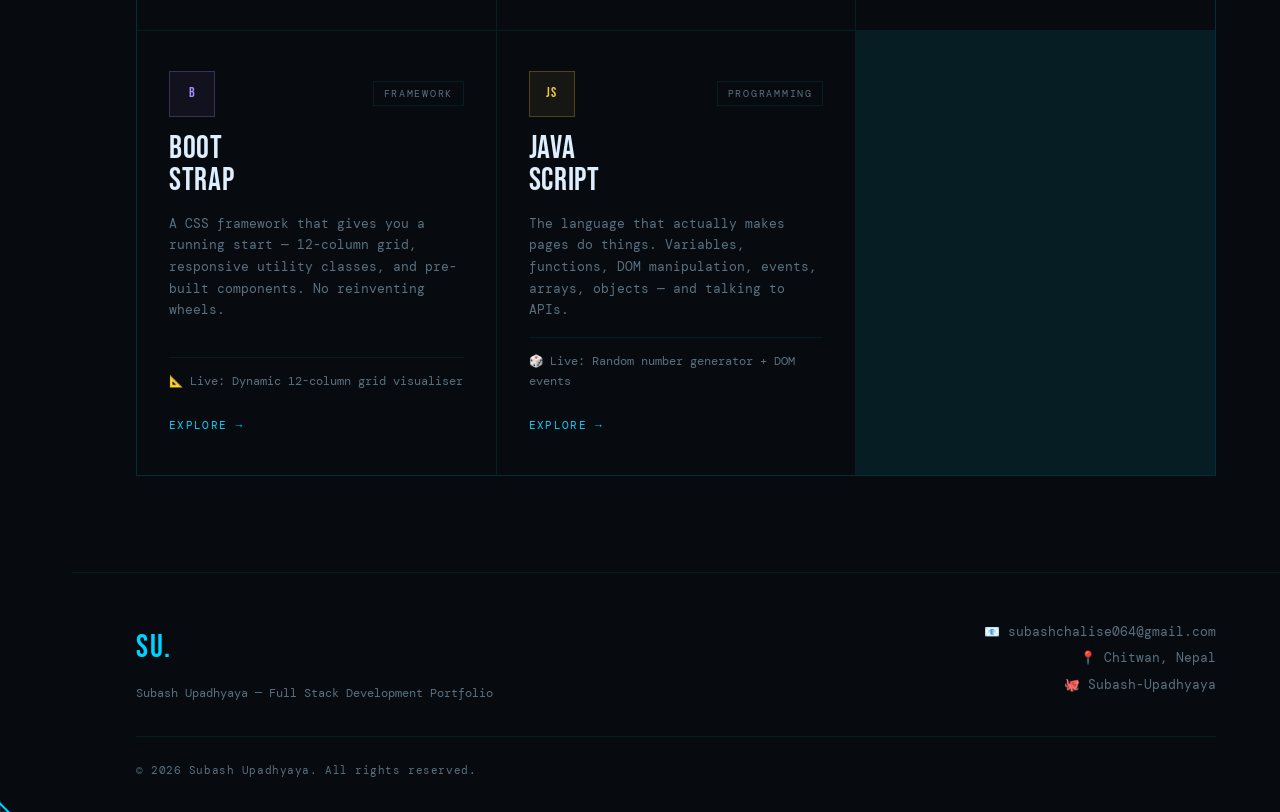
==== commit 264be407: "Update index.html" ====
--- a/index.html
+++ b/index.html
@@ -13,6 +13,7 @@
 
 <div class="main-wrap">
   <!-- hero  -->
+  <div class="page-hero-bg">SU</div>
   <header class="hero hero-full">
     <div class="hero-left hero-left-full">
        <div class="page-hero-bg">SU</div>
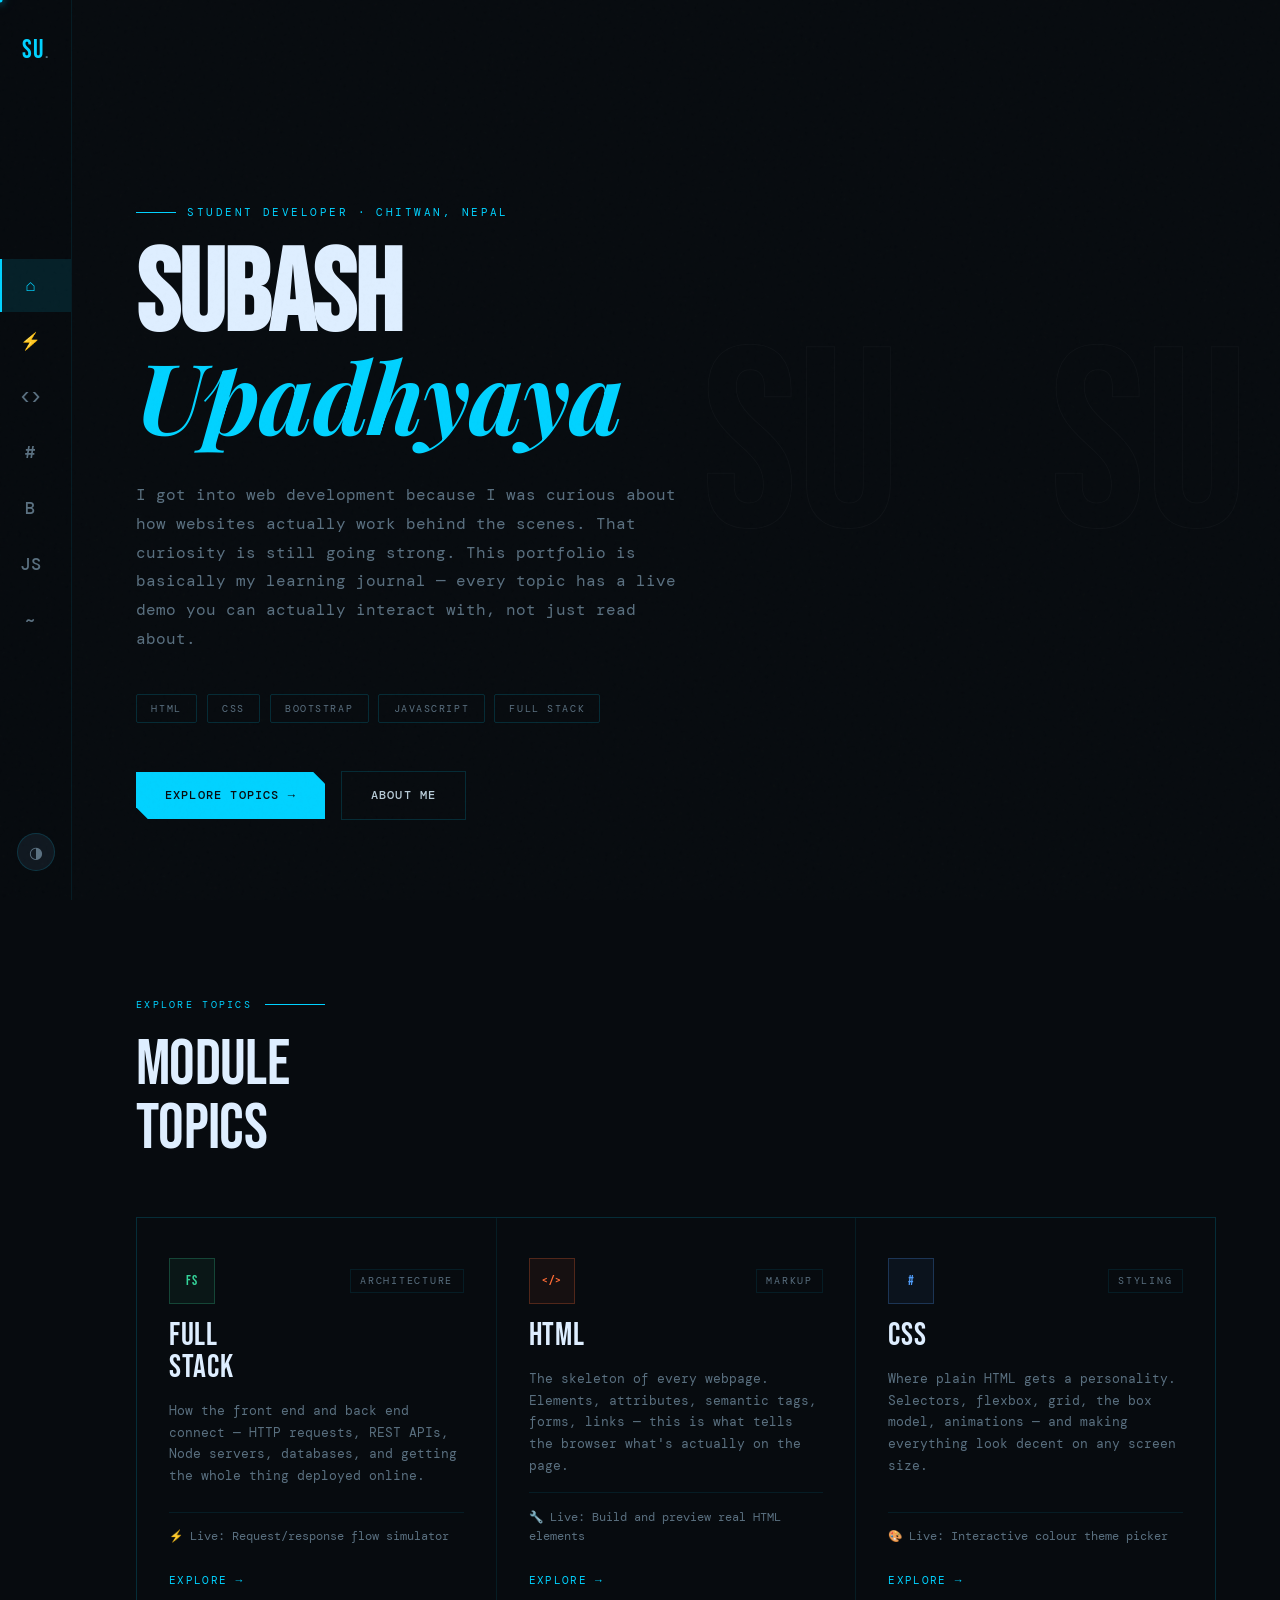
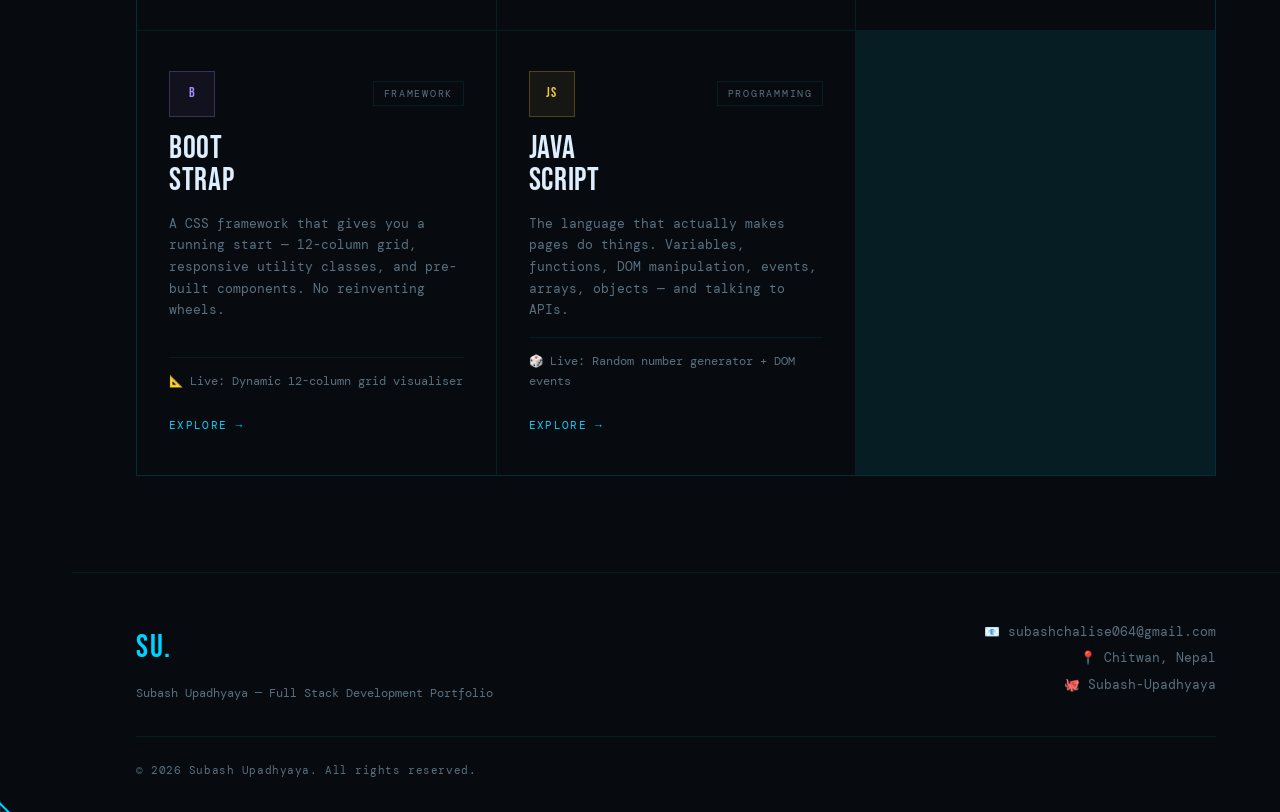
==== commit 29d627db: "Update index.html" ====
--- a/index.html
+++ b/index.html
@@ -13,8 +13,8 @@
 
 <div class="main-wrap">
   <!-- hero  -->
-  <div class="page-hero-bg">SU</div>
   <header class="hero hero-full">
+      <div class="page-hero-bg">SU</div>
     <div class="hero-left hero-left-full">
        <div class="page-hero-bg">SU</div>
       <div class="hero-eyebrow">
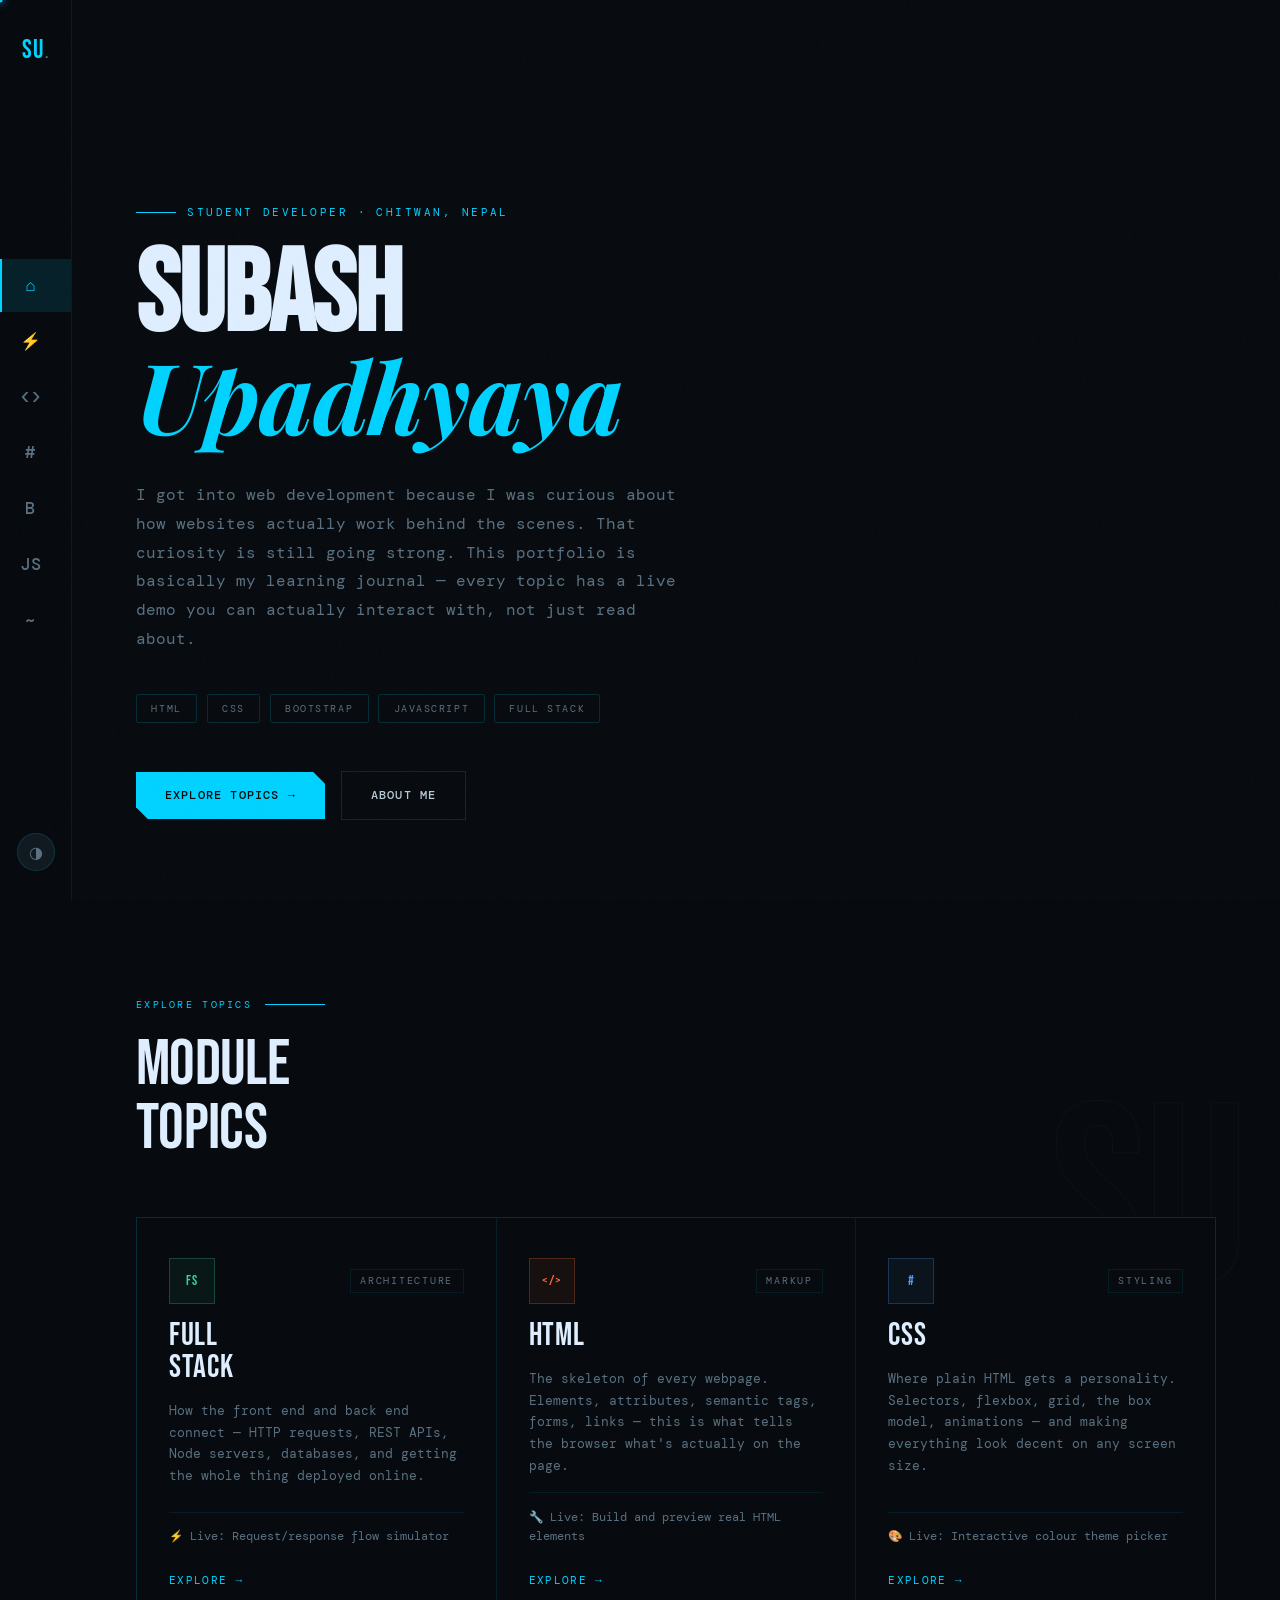
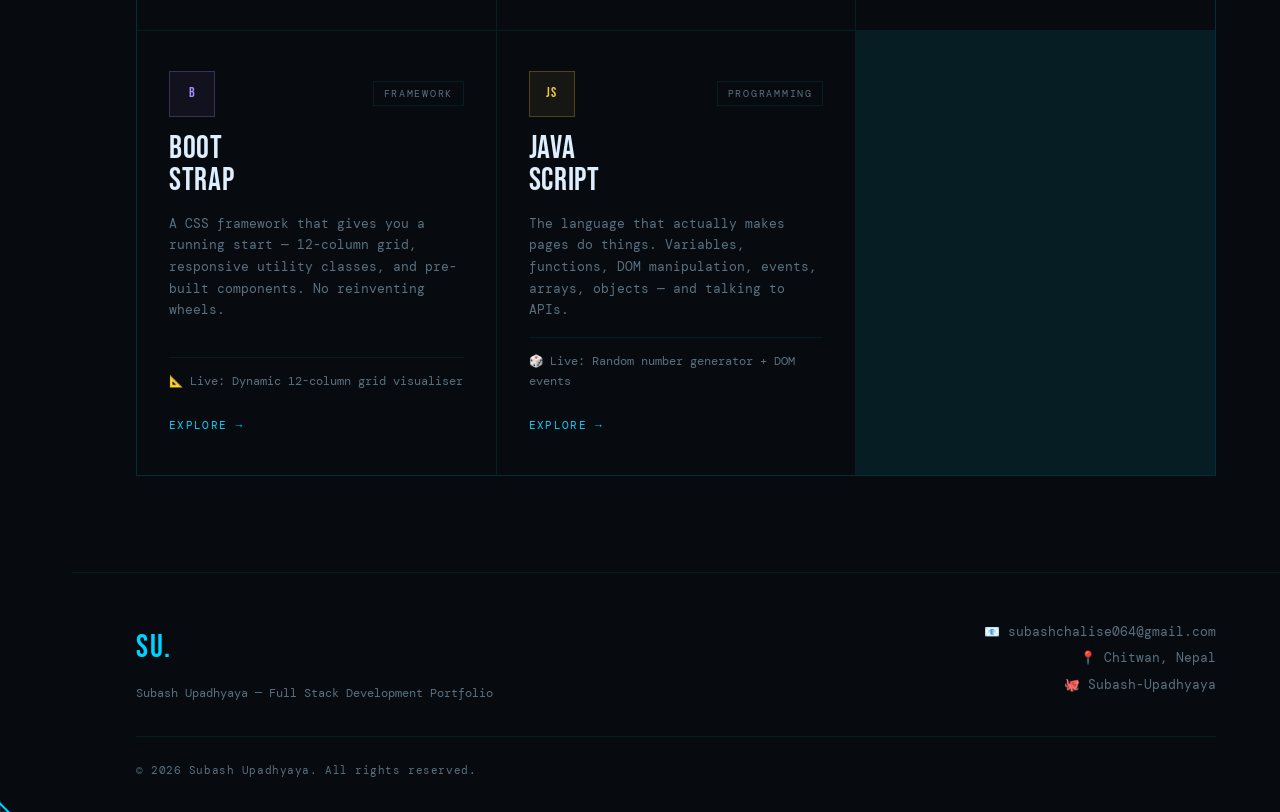
==== commit f4234dec: "Update index.html" ====
--- a/index.html
+++ b/index.html
@@ -12,11 +12,12 @@
 <body>
 
 <div class="main-wrap">
+    <div class="page-hero-bg">SU</div>
+
+
   <!-- hero  -->
   <header class="hero hero-full">
-      <div class="page-hero-bg">SU</div>
     <div class="hero-left hero-left-full">
-       <div class="page-hero-bg">SU</div>
       <div class="hero-eyebrow">
         <span class="eyebrow-line"></span>
         Student Developer · Chitwan, Nepal
@@ -45,11 +46,7 @@
     </div>
   </header>
 
-  <!--
-    Topic cards grid — 3 columns, fixed layout so the last row never looks off.
-    Each card is a full <a> tag, so clicking anywhere on it navigates — not
-    just the "Explore" text at the bottom.
-  -->
+  <!--Topic cards grid — 3 columns-->
   <section class="topics-section" id="topics">
     <div class="section-eyebrow">Explore Topics</div>
     <div class="section-heading">Module<br>Topics</div>
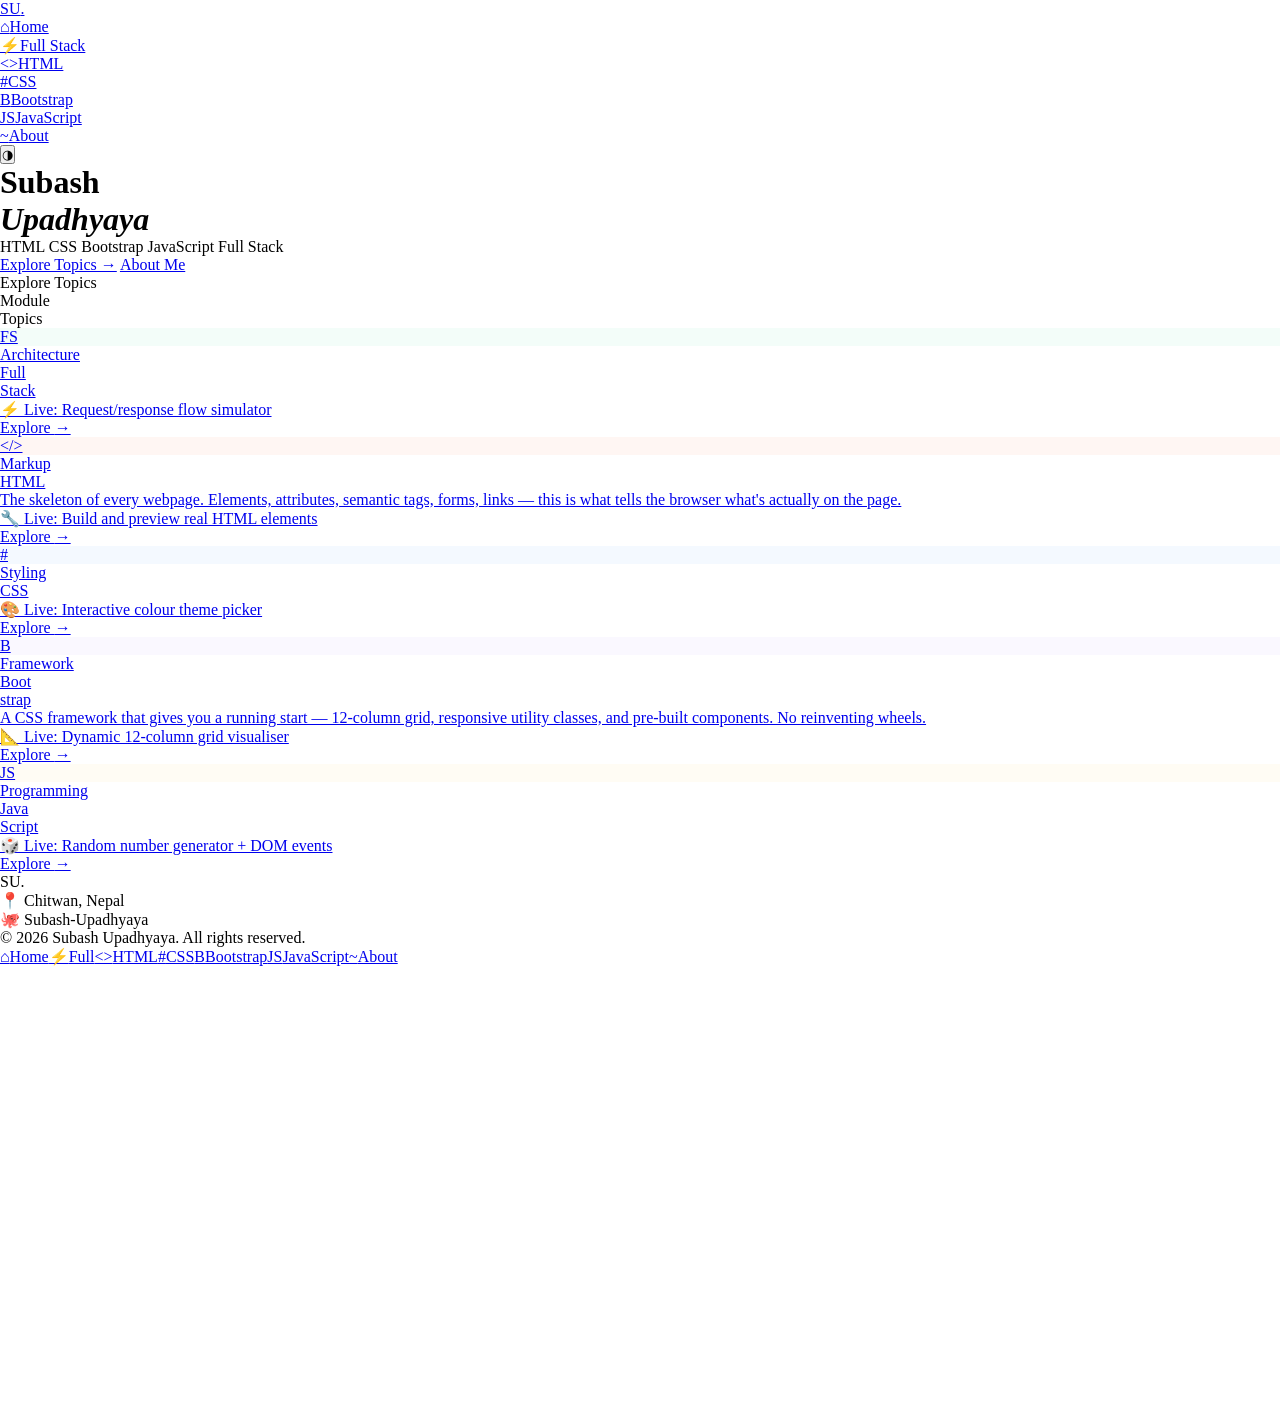
==== commit 55d74fe8: "Updated Files" ====
--- a/index.html
+++ b/index.html
@@ -3,24 +3,16 @@
 <head>
   <meta charset="UTF-8"/>
   <meta name="viewport" content="width=device-width, initial-scale=1.0"/>
-  <title>Subash Upadhyaya — Full Stack Developer</title>
   <link rel="preconnect" href="https://fonts.googleapis.com"/>
   <link rel="preconnect" href="https://fonts.gstatic.com" crossorigin/>
-  <link href="https://fonts.googleapis.com/css2?family=Playfair+Display:ital,wght@0,400;0,700;0,900;1,400;1,700&family=DM+Mono:ital,wght@0,300;0,400;0,500;1,300;1,400&family=Bebas+Neue&display=swap" rel="stylesheet"/>
   <link rel="stylesheet" href="style.css"/>
 </head>
 <body>
-
 <div class="main-wrap">
-    <div class="page-hero-bg">SU</div>
 
 
-  <!-- hero  -->
   <header class="hero hero-full">
     <div class="hero-left hero-left-full">
-      <div class="hero-eyebrow">
-        <span class="eyebrow-line"></span>
-        Student Developer · Chitwan, Nepal
       </div>
 
       <h1 class="hero-name">
@@ -28,7 +20,6 @@
       </h1>
 
       <p class="hero-tagline">
-        I got into web development because I was curious about how websites actually work behind the scenes. That curiosity is still going strong. This portfolio is basically my learning journal — every topic has a live demo you can actually interact with, not just read about.
       </p>
 
       <div class="hero-chips">
@@ -46,7 +37,6 @@
     </div>
   </header>
 
-  <!--Topic cards grid — 3 columns-->
   <section class="topics-section" id="topics">
     <div class="section-eyebrow">Explore Topics</div>
     <div class="section-heading">Module<br>Topics</div>
@@ -59,7 +49,6 @@
           <span class="tc-tag">Architecture</span>
         </div>
         <div class="tc-title">Full<br>Stack</div>
-        <p class="tc-desc">How the front end and back end connect — HTTP requests, REST APIs, Node servers, databases, and getting the whole thing deployed online.</p>
         <div class="tc-hint">⚡ Live: Request/response flow simulator</div>
         <span class="tc-link">Explore <span>→</span></span>
       </a>
@@ -81,7 +70,6 @@
           <span class="tc-tag">Styling</span>
         </div>
         <div class="tc-title">CSS</div>
-        <p class="tc-desc">Where plain HTML gets a personality. Selectors, flexbox, grid, the box model, animations — and making everything look decent on any screen size.</p>
         <div class="tc-hint">🎨 Live: Interactive colour theme picker</div>
         <span class="tc-link">Explore <span>→</span></span>
       </a>
@@ -103,7 +91,6 @@
           <span class="tc-tag">Programming</span>
         </div>
         <div class="tc-title">Java<br>Script</div>
-        <p class="tc-desc">The language that actually makes pages do things. Variables, functions, DOM manipulation, events, arrays, objects — and talking to APIs.</p>
         <div class="tc-hint">🎲 Live: Random number generator + DOM events</div>
         <span class="tc-link">Explore <span>→</span></span>
       </a>
@@ -115,10 +102,8 @@
     <div class="footer-inner">
       <div>
         <div class="footer-logo">SU.</div>
-        <div class="footer-tagline">Subash Upadhyaya — Full Stack Development Portfolio</div>
       </div>
       <div class="footer-contact">
-        <p>📧 subashchalise064@gmail.com</p>
         <p>📍 Chitwan, Nepal</p>
         <p>🐙 Subash-Upadhyaya</p>
       </div>
@@ -127,7 +112,6 @@
   </footer>
 
 </div>
-
 <script src="main.js"></script>
 </body>
 </html>
--- a/style.css
+++ b/style.css
@@ -1,545 +1,55 @@
 @import url('https://fonts.googleapis.com/css2?family=Playfair+Display:ital,wght@0,400;0,700;0,900;1,400;1,700&family=DM+Mono:ital,wght@0,300;0,400;0,500;1,300;1,400&family=Bebas+Neue&display=swap');
 
-/* zero out defaults */
 *, *::before, *::after { box-sizing: border-box; margin: 0; padding: 0; }
 html { scroll-behavior: smooth; }
-
 body { cursor: none; }
 
 .cursor {
-  position: fixed;
-  width: 14px; height: 14px;
   border: 2px solid var(--accent);
   transform: translate(-50%, -50%) rotate(45deg);
-  pointer-events: none; z-index: 99999;
-  background: transparent;
   transition: width 0.18s ease, height 0.18s ease, opacity 0.18s;
 }
-/* horizontal tick — rotated back so it stays horizontal in screen space */
 .cursor::before {
-  content: '';
-  position: absolute;
-  top: 50%; left: -7px; right: -7px; height: 1px;
-  background: var(--accent); opacity: 0.38;
-  transform: translateY(-50%) rotate(-45deg);
 }
-/* vertical tick */
 .cursor::after {
-  content: '';
-  position: absolute;
-  left: 50%; top: -7px; bottom: -7px; width: 1px;
-  background: var(--accent); opacity: 0.38;
-  transform: translateX(-50%) rotate(-45deg);
 }
-/* small glowing dot that trails the cursor with lag */
 .cursor-ring {
-  position: fixed;
-  width: 5px; height: 5px;
-  background: var(--accent);
-  border-radius: 50%;
-  pointer-events: none; z-index: 99998;
-  transform: translate(-50%, -50%);
   box-shadow: 0 0 8px var(--accent), 0 0 18px var(--accent-glow);
   transition: width 0.14s, height 0.14s;
 }
-/* scale up diamond on interactive elements */
-body:has(a:hover) .cursor,
-body:has(button:hover) .cursor { width: 26px; height: 26px; opacity: 0.55; }
-body:has(a:hover) .cursor-ring,
-body:has(button:hover) .cursor-ring { width: 8px; height: 8px; }
+body:has(a:hover) .cursor-ring, body:has(button:hover) .cursor-ring { width: 8px; height: 8px; }
 
-/* ── DESIGN TOKENS */
 :root {
-  --bg:          #070b0f;
-  --bg2:         #0b1018;
-  --bg3:         #101820;
-  --card:        #0e1520;
-  --border:      rgba(0,210,255,0.09);
-  --border2:     rgba(0,210,255,0.16);
-  --text:        #b8ccd8;
-  --text2:       #5a7080;
-  --heading:     #deeeff;
-  --accent:      #00d2ff;
-  --accent-dim:  rgba(0,210,255,0.11);
-  --accent-glow: rgba(0,210,255,0.28);
-  /* keep --lime aliases so old inline refs still resolve */
-  --lime:        #00d2ff;
-  --lime-dim:    rgba(0,210,255,0.11);
-  --lime-glow:   rgba(0,210,255,0.28);
-  --purple:      #a78bfa;
-  --fs-c:        #34d399;
-  --html-c:      #ff6b35;
-  --css-c:       #4f9cf9;
-  --bs-c:        #a78bfa;
-  --js-c:        #f5c842;
-  --shadow:      0 24px 60px rgba(0,0,0,0.65);
-  --shadow-sm:   0 8px 24px rgba(0,0,0,0.4);
-  --ff-display:  'Bebas Neue', sans-serif;
-  --ff-serif:    'Playfair Display', Georgia, serif;
-  --ff-mono:     'DM Mono', 'Fira Code', monospace;
+}
+[data-theme="light"] {
+body::before {
 }
 
-/* ── LIGHT THEME — same palette, much lighter base */
-[data-theme="light"] {
-  --bg:          #eef4f8;
-  --bg2:         #e3ecf3;
-  --bg3:         #d7e5ee;
-  --card:        #eaf1f7;
-  --border:      rgba(0,100,140,0.13);
-  --border2:     rgba(0,100,140,0.22);
-  --text:        #1b2d3a;
-  --text2:       #4a6475;
-  --heading:     #0d1e2a;
-  --accent:      #0088aa;
-  --accent-dim:  rgba(0,136,170,0.1);
-  --accent-glow: rgba(0,136,170,0.2);
-  --lime:        #0088aa;
-  --lime-dim:    rgba(0,136,170,0.1);
-  --lime-glow:   rgba(0,136,170,0.2);
-}
-[data-theme="light"] body::before { opacity: 0.14; }
-[data-theme="light"] .cursor { border-color: var(--accent); }
-[data-theme="light"] .cursor::before,
-[data-theme="light"] .cursor::after { background: var(--accent); }
-[data-theme="light"] .cursor-ring { background: var(--accent); box-shadow: 0 0 6px var(--accent); }
-[data-theme="light"] .scroll-fill { background: var(--accent); }
-
-/* film grain texture — subtle noise over everything */
-body::before {
-  content: '';
-  position: fixed; inset: 0;
-  background-image: url("data:image/svg+xml,%3Csvg viewBox='0 0 256 256' xmlns='http://www.w3.org/2000/svg'%3E%3Cfilter id='n'%3E%3CfeTurbulence type='fractalNoise' baseFrequency='0.9' numOctaves='4' stitchTiles='stitch'/%3E%3C/filter%3E%3Crect width='100%25' height='100%25' filter='url(%23n)' opacity='0.035'/%3E%3C/svg%3E");
-  pointer-events: none; z-index: 9999; opacity: 0.5;
 }
 
-body {
-  background: var(--bg);
-  color: var(--text);
-  font-family: var(--ff-mono);
-  font-size: 15px; line-height: 1.7;
-  overflow-x: hidden;
+
 }
 
-a { color: inherit; text-decoration: none; }
-img { display: block; max-width: 100%; }
-code { font-family: var(--ff-mono); font-size: 0.88em; }
-
-/* ── SIDEBAR NAV
-   Collapses to 72px icon-only strip.
-   Expands to 220px on hover, revealing link labels.
-*/
-.sidenav {
-  position: fixed; left: 0; top: 0; bottom: 0; width: 72px;
-  background: rgba(7,11,15,0.94);
-  border-right: 1px solid var(--border);
-  backdrop-filter: blur(18px);
-  display: flex; flex-direction: column;
-  align-items: center; justify-content: space-between;
-  padding: 1.8rem 0; z-index: 1000;
-  transition: width 0.32s cubic-bezier(.77,0,.18,1);
-}
-.sidenav:hover { width: 220px; }
-
 .sidenav-logo {
-  font-family: var(--ff-display); font-size: 1.6rem; letter-spacing: 0.05em;
-  color: var(--accent); white-space: nowrap; overflow: hidden;
-  width: 100%; text-align: center; padding: 0 1rem;
-}
-.sidenav-logo span { color: var(--text2); font-size: 1.1rem; }
-
-.sidenav-links { list-style: none; display: flex; flex-direction: column; gap: 0.2rem; width: 100%; }
-.sidenav-links li a {
-  display: flex; align-items: center; gap: 1rem;
-  padding: 0.75rem 1.25rem;
-  color: var(--text2); font-family: var(--ff-mono);
-  font-size: 0.7rem; font-weight: 500; letter-spacing: 0.1em; text-transform: uppercase;
-  transition: color 0.2s, background 0.2s;
-  position: relative; overflow: hidden; white-space: nowrap;
-}
-/* left accent bar — grows on hover/active */
-.sidenav-links li a::before {
-  content: ''; position: absolute; left: 0; top: 0; bottom: 0; width: 2px;
-  background: var(--accent); transform: scaleY(0); transform-origin: bottom;
-  transition: transform 0.22s ease;
-}
-.sidenav-links li a:hover,
-.sidenav-links li a.active { color: var(--accent); background: var(--accent-dim); }
-.sidenav-links li a:hover::before,
-.sidenav-links li a.active::before { transform: scaleY(1); }
-
-.nav-icon { font-size: 1.05rem; flex-shrink: 0; width: 22px; text-align: center; }
-.nav-label { opacity: 0; transition: opacity 0.22s 0.05s; white-space: nowrap; }
-.sidenav:hover .nav-label { opacity: 1; }
-
-/* theme toggle button at bottom of sidebar */
-.sidenav-theme {
-  background: var(--bg3); border: 1px solid var(--border2);
-  color: var(--text2); border-radius: 50%; width: 38px; height: 38px;
-  display: flex; align-items: center; justify-content: center;
-  cursor: pointer; font-size: 1rem; transition: all 0.2s; flex-shrink: 0;
-}
-.sidenav-theme:hover { color: var(--accent); border-color: var(--accent); }
-
-/* content shifted right to clear the sidebar */
-.main-wrap { margin-left: 72px; min-height: 100vh; }
-
-/* page load animation */
-.page-enter { animation: pageIn 0.5s cubic-bezier(.77,0,.18,1) both; }
-@keyframes pageIn {
-  from { opacity: 0; transform: translateY(22px); }
-  to   { opacity: 1; transform: translateY(0); }
 }
 
-/* scroll progress line at very top */
-.scroll-bar {
-  position: fixed; top: 0; left: 72px; right: 0; height: 2px;
-  background: transparent; z-index: 900;
-}
-.scroll-fill { height: 100%; background: var(--accent); width: 0%; transition: width 0.1s; }
-
-/* ── HERO SECTION */
-.hero { min-height: 100vh; display: grid; grid-template-columns: 1fr 1fr; position: relative; overflow: hidden; }
-/* full-width hero — used on homepage now that right stats column is gone */
-.hero.hero-full { grid-template-columns: 1fr; }
-.hero-left { display: flex; flex-direction: column; justify-content: flex-end; padding: 5rem 3.5rem 5rem 4rem; position: relative; z-index: 2; }
-.hero-left.hero-left-full { max-width: 860px; padding: 5rem 5rem 5rem 4rem; }
-.hero-right { display: flex; flex-direction: column; justify-content: center; align-items: center; position: relative; overflow: hidden; border-left: 1px solid var(--border); }
-
-/* giant watermark initials behind hero content */
-.hero-bg-text {
-  position: absolute; inset: 0;
-  display: flex; align-items: center; justify-content: center;
-  font-family: var(--ff-display);
-  font-size: clamp(100px, 22vw, 280px);
-  color: transparent;
-  -webkit-text-stroke: 1px rgba(0,210,255,0.04);
-  user-select: none; pointer-events: none; letter-spacing: -0.04em; line-height: 1;
 }
 
-.hero-eyebrow {
-  font-size: 0.7rem; font-weight: 400; letter-spacing: 0.22em; text-transform: uppercase;
-  color: var(--accent); margin-bottom: 1.4rem;
-  display: flex; align-items: center; gap: 0.7rem;
-}
-.eyebrow-line { display: block; width: 40px; height: 1px; background: var(--accent); }
-
-.hero-name {
-  font-family: var(--ff-display);
-  font-size: clamp(64px, 9vw, 120px);
-  line-height: 0.9; letter-spacing: -0.01em;
-  color: var(--heading); margin-bottom: 1.8rem;
-}
-.hero-name em { font-family: var(--ff-serif); font-style: italic; color: var(--accent); font-size: 0.85em; }
-.hero-tagline { font-size: 1rem; color: var(--text2); line-height: 1.8; max-width: 540px; margin-bottom: 2.5rem; }
-.hero-chips { display: flex; flex-wrap: wrap; gap: 0.6rem; margin-bottom: 3rem; }
-.chip {
-  padding: 0.3rem 0.9rem; border: 1px solid var(--border2); border-radius: 2px;
-  font-size: 0.65rem; letter-spacing: 0.15em; text-transform: uppercase;
-  color: var(--text2); transition: all 0.2s;
-}
-.chip:hover { border-color: var(--accent); color: var(--accent); }
-.hero-cta { display: flex; gap: 1rem; align-items: center; }
-
-/* ── BUTTONS */
-.btn-primary {
-  display: inline-flex; align-items: center; gap: 0.6rem;
-  background: var(--accent); color: #070b0f;
-  padding: 0.85rem 1.8rem; font-family: var(--ff-mono); font-size: 0.75rem;
-  font-weight: 500; letter-spacing: 0.1em; text-transform: uppercase;
-  border: none; cursor: pointer; transition: all 0.22s;
-  clip-path: polygon(0 0, calc(100% - 12px) 0, 100% 12px, 100% 100%, 12px 100%, 0 calc(100% - 12px));
-}
-.btn-primary:hover { background: #33dcff; transform: translate(-2px,-2px); box-shadow: 4px 4px 0 var(--accent-glow); }
-.btn-outline {
-  display: inline-flex; align-items: center; gap: 0.6rem;
-  background: transparent; color: var(--text); padding: 0.83rem 1.8rem;
-  font-family: var(--ff-mono); font-size: 0.75rem; font-weight: 500;
-  letter-spacing: 0.1em; text-transform: uppercase;
-  border: 1px solid var(--border2); cursor: pointer; transition: all 0.22s;
-}
-.btn-outline:hover { border-color: var(--accent); color: var(--accent); }
-
-/* stats strip kept but hidden on homepage — still used on about page */
-.stats-strip { display: grid; grid-template-columns: repeat(3,1fr); border-top: 1px solid var(--border); border-bottom: 1px solid var(--border); }
-.stat-item { padding: 2.2rem 2.5rem; border-right: 1px solid var(--border); transition: background 0.2s; }
-.stat-item:last-child { border-right: none; }
-.stat-item:hover { background: var(--accent-dim); }
-.stat-num { font-family: var(--ff-display); font-size: 3.2rem; color: var(--accent); line-height: 1; display: block; margin-bottom: 0.4rem; }
-.stat-label { font-size: 0.65rem; letter-spacing: 0.18em; text-transform: uppercase; color: var(--text2); }
-
-/* ── TOPIC CARD GRID
-   Fixed 3-column layout.
-   Each card is a full <a> element so the whole thing is clickable.
-*/
-.topics-section { padding: 6rem 4rem; }
-.section-eyebrow {
-  font-size: 0.65rem; letter-spacing: 0.22em; text-transform: uppercase;
-  color: var(--accent); display: flex; align-items: center; gap: 0.8rem; margin-bottom: 1.2rem;
-}
-.section-eyebrow::after { content: ''; flex: 1; max-width: 60px; height: 1px; background: var(--accent); }
-.section-heading {
-  font-family: var(--ff-display); font-size: clamp(38px,5vw,68px);
-  letter-spacing: -0.01em; color: var(--heading); line-height: 1; margin-bottom: 3.5rem;
 }
 
-.topic-grid {
-  display: grid;
-  grid-template-columns: repeat(3, 1fr); /* 3 even columns, no awkward last row */
-  gap: 1px; background: var(--border); border: 1px solid var(--border);
-}
-.topic-card {
-  background: var(--bg); padding: 2.5rem 2rem;
-  display: flex; flex-direction: column; gap: 1rem;
-  transition: background 0.22s; position: relative; overflow: hidden;
-  cursor: pointer; text-decoration: none; color: inherit; /* full card is a link */
-}
-.topic-card::after {
-  content: ''; position: absolute; bottom: 0; left: 0; right: 0; height: 2px;
-  background: var(--card-accent, var(--accent));
-  transform: scaleX(0); transform-origin: left;
-  transition: transform 0.3s cubic-bezier(.77,0,.18,1);
-}
-.topic-card:hover { background: var(--bg3); }
-.topic-card:hover::after { transform: scaleX(1); }
-
-.tc-icon {
-  width: 46px; height: 46px; display: flex; align-items: center; justify-content: center;
-  font-family: var(--ff-display); font-size: 0.9rem; letter-spacing: 0.05em;
-  border: 1px solid var(--border2); background: var(--bg3); flex-shrink: 0;
-}
-.tc-tag { font-size: 0.6rem; letter-spacing: 0.18em; text-transform: uppercase; color: var(--text2); border: 1px solid var(--border); padding: 0.2rem 0.6rem; }
-.tc-header { display: flex; align-items: center; justify-content: space-between; }
-.tc-title { font-family: var(--ff-display); font-size: 2rem; letter-spacing: 0.02em; color: var(--heading); line-height: 1; }
-.tc-desc { font-size: 0.82rem; color: var(--text2); line-height: 1.65; }
-.tc-hint { font-size: 0.72rem; color: var(--text2); border-top: 1px solid var(--border); padding-top: 0.9rem; margin-top: auto; }
-.tc-link { display: inline-flex; align-items: center; gap: 0.5rem; font-size: 0.7rem; letter-spacing: 0.12em; text-transform: uppercase; color: var(--accent); margin-top: 0.5rem; transition: gap 0.2s; }
-.tc-link:hover { gap: 0.8rem; }
-
-/* ── TOPIC SUBPAGE HERO */
-.page-hero {
-  min-height: 52vh; display: flex; flex-direction: column; justify-content: flex-end;
-  padding: 5rem 4rem 4rem; position: relative; overflow: hidden;
-  border-bottom: 1px solid var(--border);
-}
-.page-hero-bg {
-  position: absolute; inset: 0; font-family: var(--ff-display);
-  font-size: clamp(120px,20vw,260px); display: flex; align-items: center; justify-content: flex-end;
-  padding-right: 2rem; color: transparent; -webkit-text-stroke: 1px rgba(255,255,255,0.03);
-  user-select: none; pointer-events: none; line-height: 1;
-}
-.page-hero-inner { position: relative; z-index: 2; max-width: 780px; }
-.page-breadcrumb { font-size: 0.65rem; letter-spacing: 0.15em; text-transform: uppercase; color: var(--text2); margin-bottom: 1.2rem; }
-.page-breadcrumb a { color: var(--accent); }
-.page-breadcrumb a::after { content: ' /'; color: var(--text2); }
-.page-topic-label { font-size: 0.65rem; letter-spacing: 0.2em; text-transform: uppercase; margin-bottom: 0.9rem; }
-.page-hero h1 { font-family: var(--ff-display); font-size: clamp(42px,6vw,86px); letter-spacing: -0.01em; color: var(--heading); line-height: 1; margin-bottom: 1.2rem; }
-.page-hero p { font-size: 0.92rem; color: var(--text2); max-width: 560px; line-height: 1.75; }
-
-/* two-column body layout for all topic pages */
-.topic-body { display: grid; grid-template-columns: 1fr 550px; }
-.content-col { padding: 4rem; border-right: 1px solid var(--border); }
-.demo-col { padding: 4rem; background: var(--bg2); }
-
-/* typography helpers inside content column */
-.content-col h2 { font-family: var(--ff-serif); font-size: 1.65rem; font-weight: 700; color: var(--heading); margin-bottom: 1rem; margin-top: 2.5rem; }
-.content-col h2:first-child { margin-top: 0; }
-.content-col h3 {
-  font-family: var(--ff-mono); font-size: 0.75rem; font-weight: 500;
-  letter-spacing: 0.18em; text-transform: uppercase;
-  color: var(--accent); margin-bottom: 0.8rem; margin-top: 2.2rem;
-  padding-top: 2rem; border-top: 1px solid var(--border);
-}
-.content-col p { color: var(--text2); margin-bottom: 1rem; font-size: 0.9rem; line-height: 1.78; }
-.content-col strong { color: var(--text); font-weight: 500; }
-.content-col em { color: var(--text); font-style: italic; }
-.content-col code { color: var(--accent); background: var(--accent-dim); padding: 0.1em 0.4em; border-radius: 2px; }
-
-/* 2-col concept card grid */
-.concept-grid { display: grid; grid-template-columns: 1fr 1fr; gap: 1px; background: var(--border); border: 1px solid var(--border); margin: 1.5rem 0; }
-.concept-card { background: var(--bg); padding: 1.4rem; transition: background 0.2s; }
-.concept-card:hover { background: var(--bg3); }
-.cc-icon { font-size: 1.3rem; margin-bottom: 0.5rem; }
-.cc-title { font-family: var(--ff-mono); font-size: 0.72rem; font-weight: 500; letter-spacing: 0.1em; text-transform: uppercase; color: var(--heading); margin-bottom: 0.4rem; }
-.cc-desc { font-size: 0.8rem; color: var(--text2); line-height: 1.6; }
-
-/* syntax-highlighted code block */
-.code-block {
-  background: #050a0e; border: 1px solid var(--border); border-left: 2px solid var(--accent);
-  padding: 1.5rem; font-family: var(--ff-mono); font-size: 0.8rem; line-height: 1.9;
-  overflow-x: auto; margin: 1.5rem 0; position: relative;
-}
-.code-block .comment { color: #3a4a55; }
-.code-block .tag  { color: #79c0ff; }
-.code-block .attr { color: #c3e88d; }
-.code-block .val  { color: #f78c6c; }
-.code-block .kw   { color: #c792ea; }
-.code-block .fn   { color: #82aaff; }
-.code-block .str  { color: #c3e88d; }
-.code-block .num  { color: #f78c6c; }
-.code-label { position: absolute; top: 0.7rem; right: 0.9rem; font-size: 0.6rem; letter-spacing: 0.15em; text-transform: uppercase; color: var(--text2); }
-
-/* info callout box */
-.info-box { border: 1px solid var(--border); border-left: 2px solid var(--accent); background: var(--accent-dim); padding: 1.3rem 1.5rem; margin: 1.5rem 0; }
-.info-box h4 { font-family: var(--ff-mono); font-size: 0.72rem; letter-spacing: 0.12em; text-transform: uppercase; color: var(--accent); margin-bottom: 0.7rem; }
-.info-box ul { padding-left: 1.1rem; }
-.info-box li { font-size: 0.82rem; color: var(--text2); margin-bottom: 0.3rem; line-height: 1.6; }
-
-/* demo box in the right column */
-.demo-box { background: var(--card); border: 1px solid var(--border); margin-bottom: 1.5rem; }
-.demo-box-header { display: flex; align-items: center; gap: 0.8rem; padding: 1rem 1.4rem; border-bottom: 1px solid var(--border); background: var(--bg3); }
-.demo-box-title { font-family: var(--ff-mono); font-size: 0.72rem; font-weight: 500; letter-spacing: 0.12em; text-transform: uppercase; color: var(--heading); flex: 1; }
-.demo-badge { font-size: 0.58rem; letter-spacing: 0.15em; text-transform: uppercase; color: var(--accent); border: 1px solid var(--accent); padding: 0.15rem 0.5rem; background: var(--accent-dim); }
-.demo-area { padding: 1.4rem; }
-.demo-footer { padding: 0.9rem 1.4rem; border-top: 1px solid var(--border); font-size: 0.75rem; color: var(--text2); line-height: 1.6; }
-.demo-footer strong { color: var(--text); }
-.demo-footer code { color: var(--accent); }
-
-/* full stack request flow — numbered steps */
-.stack-flow { display: flex; flex-direction: column; gap: 0; margin: 1.5rem 0; }
-.sf-step { display: flex; align-items: flex-start; gap: 1rem; padding: 1.1rem 1.2rem; border: 1px solid var(--border); border-bottom: none; background: var(--bg); transition: background 0.2s; }
-.sf-step:last-child { border-bottom: 1px solid var(--border); }
-.sf-step:hover { background: var(--bg3); }
-.sf-num { width: 28px; height: 28px; border-radius: 50%; border: 1px solid var(--accent); color: var(--accent); font-family: var(--ff-mono); font-size: 0.72rem; font-weight: 500; display: flex; align-items: center; justify-content: center; flex-shrink: 0; }
-.sf-step strong { font-size: 0.82rem; color: var(--heading); display: block; margin-bottom: 0.2rem; }
-.sf-step p { font-size: 0.78rem; color: var(--text2); margin: 0; line-height: 1.55; }
-
-.stack-badges { display: flex; flex-wrap: wrap; gap: 0.5rem; margin: 1rem 0; }
-.stack-badge { padding: 0.3rem 0.8rem; border: 1px solid var(--border); font-size: 0.68rem; letter-spacing: 0.1em; text-transform: uppercase; color: var(--text2); transition: all 0.2s; }
-.stack-badge:hover { border-color: var(--accent); color: var(--accent); }
-
-/* footer */
-.footer { border-top: 1px solid var(--border); padding: 3rem 4rem 2rem; }
-.footer-inner { display: flex; justify-content: space-between; align-items: flex-start; margin-bottom: 2rem; }
-.footer-logo { font-family: var(--ff-display); font-size: 2rem; letter-spacing: 0.05em; color: var(--accent); margin-bottom: 0.5rem; }
-.footer-tagline { font-size: 0.78rem; color: var(--text2); }
-.footer-contact { text-align: right; }
-.footer-contact p { font-size: 0.8rem; color: var(--text2); margin-bottom: 0.3rem; }
-.footer-bottom { padding-top: 1.5rem; border-top: 1px solid var(--border); font-size: 0.7rem; color: var(--text2); letter-spacing: 0.05em; }
-
-/* ── ABOUT PAGE */
-.skills-list { display: flex; flex-direction: column; gap: 1.2rem; margin-top: 1.5rem; }
-.skill-row { display: flex; flex-direction: column; gap: 0.4rem; }
-.skill-meta { display: flex; justify-content: space-between; }
-.skill-name { font-family: var(--ff-mono); font-size: 0.72rem; letter-spacing: 0.1em; text-transform: uppercase; color: var(--heading); }
-.skill-pct  { font-size: 0.7rem; color: var(--text2); }
-.skill-track { height: 4px; background: var(--bg3); overflow: hidden; }
-.skill-fill  { height: 100%; width: 0; transition: width 1.4s cubic-bezier(.22,1,.36,1); }
-
-.tl-item { display: flex; gap: 1.2rem; padding: 1.2rem 0; border-bottom: 1px solid var(--border); }
-.tl-dot  { width: 8px; height: 8px; border-radius: 50%; background: var(--accent); flex-shrink: 0; margin-top: 0.45rem; }
-.tl-date { font-size: 0.65rem; letter-spacing: 0.15em; text-transform: uppercase; color: var(--accent); margin-bottom: 0.2rem; }
-.tl-title { font-size: 0.88rem; color: var(--heading); font-weight: 500; margin-bottom: 0.2rem; }
-.tl-desc  { font-size: 0.8rem; color: var(--text2); line-height: 1.55; }
-
-.values-grid { display: grid; grid-template-columns: 1fr 1fr 1fr; gap: 1px; background: var(--border); border: 1px solid var(--border); margin-top: 1.5rem; }
-.value-card { background: var(--bg); padding: 1.5rem; transition: background 0.2s; }
-.value-card:hover { background: var(--bg3); }
-.vc-icon  { font-size: 1.4rem; margin-bottom: 0.6rem; }
-.vc-title { font-family: var(--ff-mono); font-size: 0.7rem; letter-spacing: 0.12em; text-transform: uppercase; color: var(--heading); margin-bottom: 0.4rem; }
-.vc-body  { font-size: 0.8rem; color: var(--text2); line-height: 1.6; }
-
-.contact-grid { display: grid; grid-template-columns: 1fr 1fr; gap: 4rem; align-items: start; padding: 4rem; border-top: 1px solid var(--border); }
-.ci-item { display: flex; gap: 1rem; align-items: center; padding: 1.1rem 1.2rem; border: 1px solid var(--border); margin-bottom: 0.8rem; transition: all 0.2s; }
-.ci-item:hover { border-color: var(--accent); background: var(--accent-dim); }
-.ci-icon { font-size: 1.2rem; flex-shrink: 0; }
-.ci-label { font-size: 0.6rem; letter-spacing: 0.15em; text-transform: uppercase; color: var(--text2); margin-bottom: 0.15rem; }
-.ci-value { font-size: 0.85rem; color: var(--heading); }
-
-/* 3×2 hobby grid — forced columns so there's never an odd gap */
-.hobby-grid { display: grid; grid-template-columns: repeat(3, 1fr); gap: 1px; background: var(--border); border: 1px solid var(--border); margin-top: 1.2rem; }
-.hobby-card { background: var(--bg); padding: 1.2rem 0.8rem; text-align: center; transition: background 0.2s; }
-.hobby-card:hover { background: var(--accent-dim); }
-.hc-icon { font-size: 1.3rem; margin-bottom: 0.35rem; }
-.hc-name { font-size: 0.65rem; letter-spacing: 0.1em; text-transform: uppercase; color: var(--text2); }
-
-/* contact form */
-.contact-form { display: flex; flex-direction: column; gap: 1rem; }
-.form-group { display: flex; flex-direction: column; gap: 0.4rem; }
-.form-label { font-size: 0.65rem; letter-spacing: 0.15em; text-transform: uppercase; color: var(--text2); }
-.form-input, .form-textarea { background: var(--bg3); border: 1px solid var(--border); color: var(--text); padding: 0.75rem 1rem; font-family: var(--ff-mono); font-size: 0.85rem; outline: none; transition: border-color 0.2s, box-shadow 0.2s; width: 100%; }
-.form-input:focus, .form-textarea:focus { border-color: var(--accent); box-shadow: 0 0 0 2px var(--accent-dim); }
-.form-textarea { min-height: 130px; resize: vertical; }
-
-/* bootstrap grid demo */
-.bs-grid-demo { display: grid; grid-template-columns: repeat(12,1fr); gap: 4px; margin: 1rem 0; }
-.bs-col { background: var(--accent-dim); border: 1px solid rgba(0,210,255,0.2); height: 36px; border-radius: 2px; display: flex; align-items: center; justify-content: center; font-size: 0.6rem; color: var(--accent); transition: background 0.2s; }
-.bs-col:hover { background: rgba(0,210,255,0.2); }
-
-/* JS random number display */
-.js-number { font-family: var(--ff-display); font-size: 6rem; color: var(--js-c); text-align: center; line-height: 1; padding: 1.5rem 0; letter-spacing: -0.02em; }
-.js-controls { display: flex; gap: 0.7rem; flex-wrap: wrap; margin: 1rem 0; align-items: center; }
-.js-input-g { display: flex; align-items: center; gap: 0.5rem; }
-.js-input-g label { font-size: 0.68rem; letter-spacing: 0.1em; text-transform: uppercase; color: var(--text2); }
-.js-input { width: 72px; background: var(--bg3); border: 1px solid var(--border); color: var(--text); padding: 0.45rem 0.7rem; font-family: var(--ff-mono); font-size: 0.82rem; outline: none; transition: border-color 0.2s; }
-.js-input:focus { border-color: var(--js-c); }
-.js-btn { padding: 0.48rem 1.2rem; font-family: var(--ff-mono); font-size: 0.72rem; letter-spacing: 0.1em; text-transform: uppercase; border: 1px solid var(--border); background: var(--bg3); color: var(--text); cursor: pointer; transition: all 0.2s; }
-.js-btn:hover { border-color: var(--js-c); color: var(--js-c); }
-.js-btn.primary { background: var(--js-c); color: #070b0f; border-color: var(--js-c); }
-.js-btn.primary:hover { background: #ffd43b; }
-.js-history { background: var(--bg); border: 1px solid var(--border); padding: 0.7rem 1rem; font-family: var(--ff-mono); font-size: 0.78rem; min-height: 52px; color: var(--text2); line-height: 1.8; }
-
-/* CSS page swatches */
-.swatch-grid { display: grid; grid-template-columns: repeat(5,1fr); gap: 6px; margin-bottom: 1rem; }
-.swatch { height: 32px; border-radius: 2px; cursor: pointer; border: 2px solid transparent; transition: transform 0.15s, border-color 0.15s; }
-.swatch:hover { transform: scale(1.1); }
-.swatch.active { border-color: var(--accent); }
-.css-preview { border: 1px solid var(--border); padding: 1.4rem; text-align: center; border-radius: 4px; transition: all 0.4s; margin-bottom: 1rem; }
-.prop-tags { display: flex; flex-wrap: wrap; gap: 0.4rem; }
-.prop-tag { padding: 0.2rem 0.6rem; background: var(--bg3); border: 1px solid var(--border); font-size: 0.68rem; color: var(--accent); font-family: var(--ff-mono); }
-
-/* HTML demo preview area */
-.html-preview { border: 1px solid var(--border); background: var(--bg); padding: 1rem; min-height: 120px; font-family: sans-serif; font-size: 0.85rem; line-height: 1.6; color: var(--text); margin-bottom: 1rem; overflow-y: auto; max-height: 220px; }
-.tag-btn { padding: 0.38rem 0.85rem; background: var(--bg3); border: 1px solid var(--border); color: var(--html-c); font-family: var(--ff-mono); font-size: 0.68rem; cursor: pointer; transition: all 0.2s; margin: 0.25rem; }
-.tag-btn:hover { border-color: var(--html-c); background: rgba(255,107,53,0.1); }
-.clear-btn { padding: 0.38rem 0.85rem; background: transparent; border: 1px solid var(--border); color: var(--text2); font-family: var(--ff-mono); font-size: 0.68rem; cursor: pointer; transition: all 0.2s; margin: 0.25rem; }
-
-/* scroll reveal */
-.reveal { opacity: 0; transform: translateY(24px); transition: opacity 0.55s ease, transform 0.55s ease; }
-.reveal.visible { opacity: 1; transform: translateY(0); }
-
-/* number bounce */
-@keyframes numBounce { 0% { transform: scale(0.8); } 60% { transform: scale(1.06); } 100% { transform: scale(1); } }
-.number-bounce { animation: numBounce 0.35s ease both; }
-
-/* JS event demo box */
-.event-box { border: 1px solid var(--border); background: var(--bg3); padding: 1.5rem; text-align: center; cursor: pointer; transition: all 0.3s; min-height: 90px; display: flex; align-items: center; justify-content: center; flex-direction: column; gap: 0.3rem; margin-bottom: 1rem; }
-.event-box:hover { border-color: var(--js-c); background: rgba(245,200,66,0.04); }
-.event-msg { font-family: var(--ff-mono); font-weight: 500; font-size: 1rem; color: var(--js-c); }
-.event-sub { font-size: 0.72rem; color: var(--text2); }
-
-/* ── RESPONSIVE */
-@media (max-width: 1100px) {
-  .topic-body { grid-template-columns: 1fr; }
-  .content-col { border-right: none; border-bottom: 1px solid var(--border); }
-  .hero { grid-template-columns: 1fr; }
-  .hero-right { display: none; }
-  .topic-grid { grid-template-columns: repeat(2,1fr); }
-}
-@media (max-width: 900px) {
-  .sidenav { display: none; }
-  .sidenav:hover { display: none; } 
-  .main-wrap { margin-left: 0; }
-  .scroll-bar { left: 0; }
-  .mobile-nav { display: flex !important; }
-  .topics-section, .content-col, .demo-col { padding: 2.5rem 1.5rem; }
-  .page-hero { padding: 3.5rem 1.5rem 2.5rem; }
-  .hero-left, .hero-left.hero-left-full { padding: 3rem 1.5rem 4rem; }
-  .contact-grid { grid-template-columns: 1fr; padding: 2.5rem 1.5rem; gap: 2rem; }
-  .values-grid { grid-template-columns: 1fr 1fr; }
-  .footer { padding: 2rem 1.5rem; }
-  .footer-inner { flex-direction: column; gap: 1.5rem; }
-  .footer-contact { text-align: left; }
-  .concept-grid { grid-template-columns: 1fr; }
-  .topic-grid { grid-template-columns: 1fr; }
 }
 
-/* mobile bottom nav bar */
-.mobile-nav {
-  display: none; position: fixed; bottom: 0; left: 0; right: 0;
-  background: rgba(7,11,15,0.96); backdrop-filter: blur(16px);
-  border-top: 1px solid var(--border); padding: 0.8rem 1rem;
+}
+
+}
+
+}
+}
+}
+}
+}
+}
+}
+
   justify-content: space-around; z-index: 1000;
 }
-.mobile-nav a { display: flex; flex-direction: column; align-items: center; gap: 0.2rem; font-family: var(--ff-mono); font-size: 0.55rem; letter-spacing: 0.1em; text-transform: uppercase; color: var(--text2); transition: color 0.2s; padding: 0.3rem 0.6rem; }
-.mobile-nav a.active, .mobile-nav a:hover { color: var(--accent); }
-.mobile-nav a span:first-child { font-size: 1.1rem; }
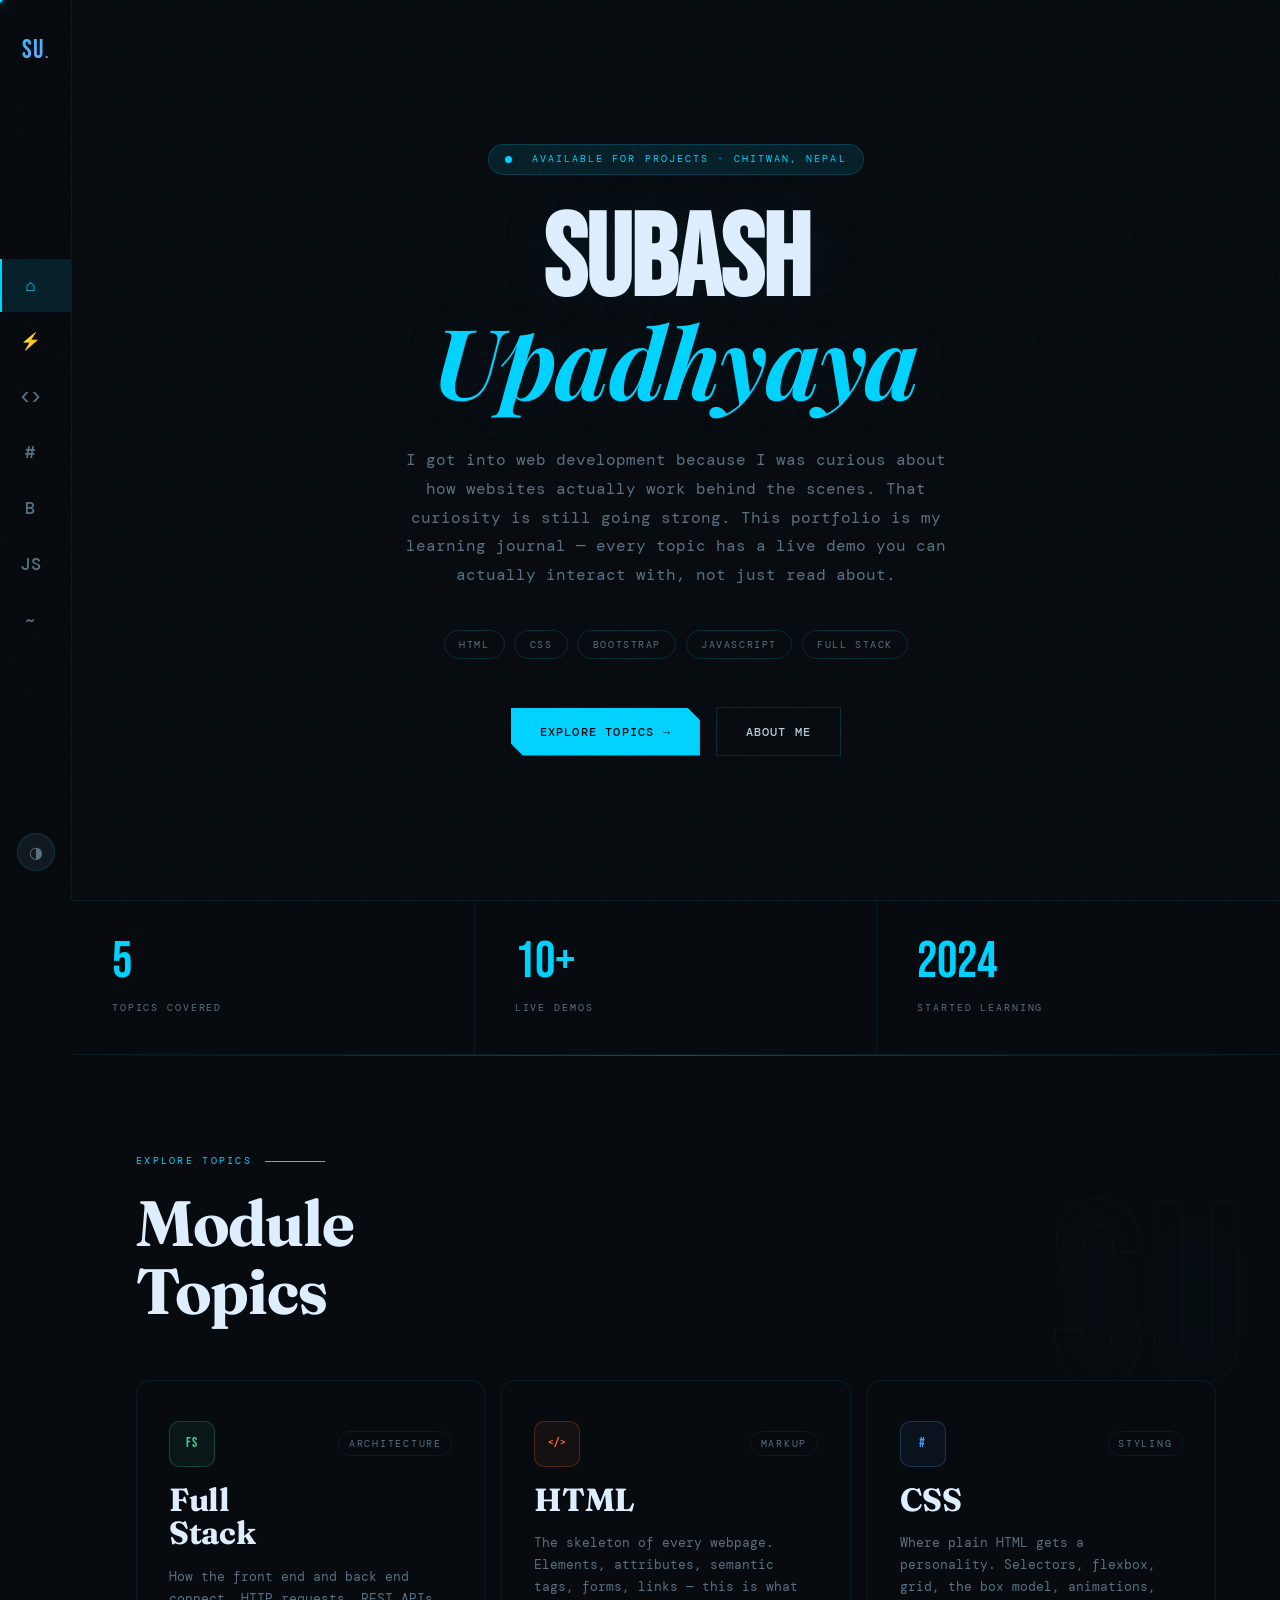
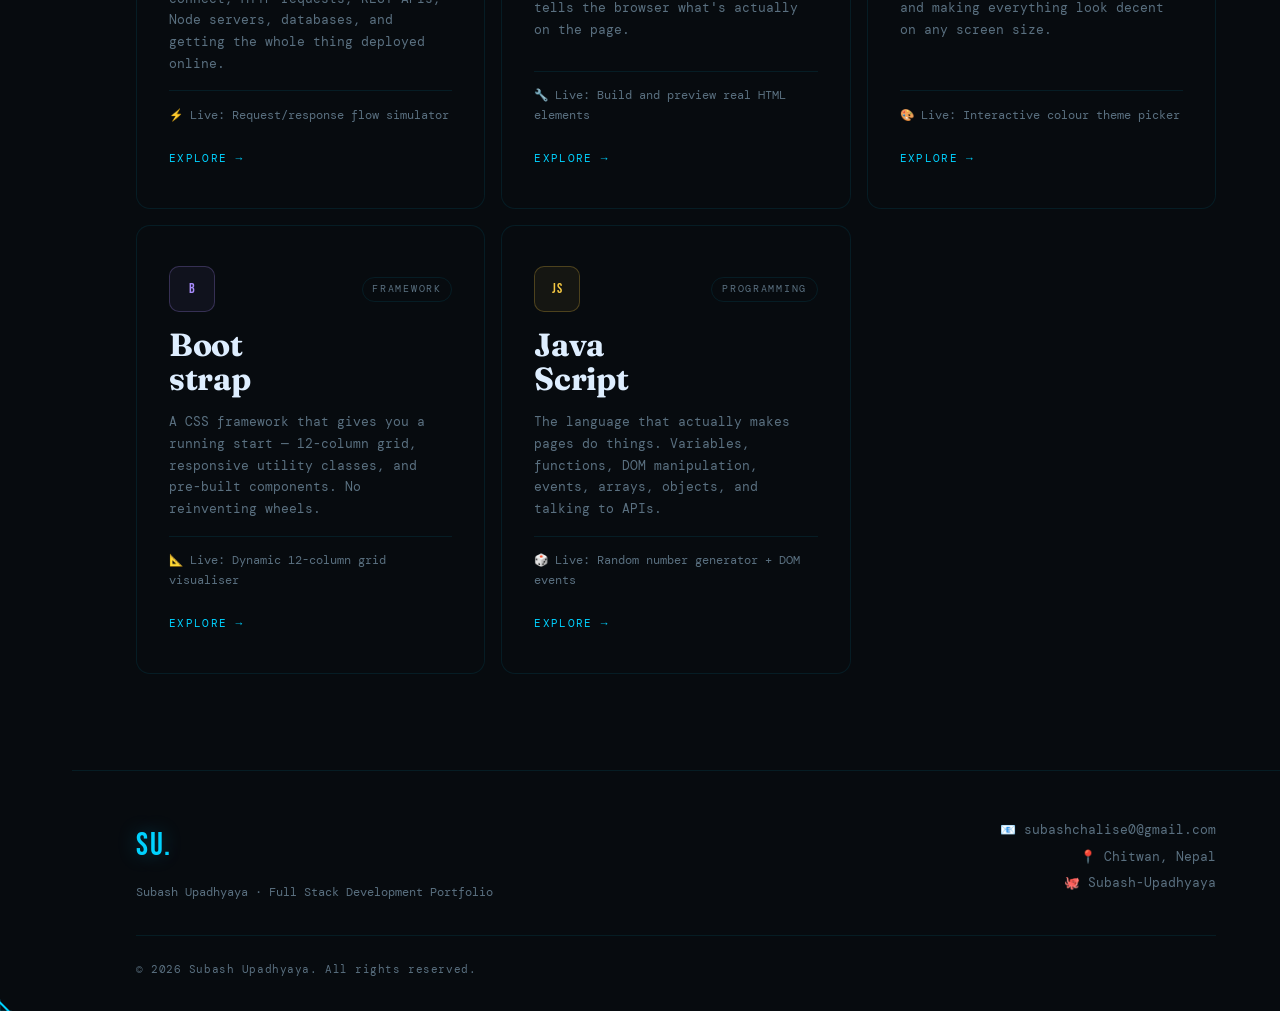
==== commit ca526932: "Files Updated" ====
--- a/index.html
+++ b/index.html
@@ -3,16 +3,57 @@
 <head>
   <meta charset="UTF-8"/>
   <meta name="viewport" content="width=device-width, initial-scale=1.0"/>
+  <title>Subash Upadhyaya · Full Stack Developer</title>
   <link rel="preconnect" href="https://fonts.googleapis.com"/>
   <link rel="preconnect" href="https://fonts.gstatic.com" crossorigin/>
+  <link href="https://fonts.googleapis.com/css2?family=Playfair+Display:ital,wght@0,400;0,700;0,900;1,400;1,700&family=DM+Mono:ital,wght@0,300;0,400;0,500;1,300;1,400&family=Bebas+Neue&family=Fraunces:ital,opsz,wght@0,9..144,300;0,9..144,700;0,9..144,900;1,9..144,300;1,9..144,700&display=swap" rel="stylesheet"/>
   <link rel="stylesheet" href="style.css"/>
+  <style>
+    /* ── extra index-only polish ── */
+    .hero-kicker {
+      display: inline-flex; align-items: center; gap: 0.6rem;
+      background: var(--accent-dim); border: 1px solid var(--border2);
+      padding: 0.35rem 1rem; border-radius: 30px;
+      font-size: 0.65rem; letter-spacing: 0.2em; text-transform: uppercase;
+      color: var(--accent); margin-bottom: 2.2rem;
+    }
+    .hero-kicker::before { content:''; display:block; width:7px; height:7px; border-radius:50%; background:var(--accent); animation: pulse 2s ease infinite; }
+    @keyframes pulse { 0%,100%{opacity:1;transform:scale(1)} 50%{opacity:0.4;transform:scale(0.7)} }
+
+    .stat-strip {
+      display: grid; grid-template-columns: repeat(3,1fr);
+      border-top: 1px solid var(--border); border-bottom: 1px solid var(--border);
+    }
+    .stat-item {
+      padding: 2.2rem 2.5rem; border-right: 1px solid var(--border);
+      transition: background 0.2s;
+    }
+    .stat-item:last-child { border-right: none; }
+    .stat-item:hover { background: var(--accent-dim); }
+    .stat-num {
+      font-family: var(--ff-display); font-size: 3.2rem; color: var(--accent);
+      line-height: 1; display: block; margin-bottom: 0.4rem;
+    }
+    .stat-label { font-size: 0.65rem; letter-spacing: 0.18em; text-transform: uppercase; color: var(--text2); }
+
+    /* glowing divider */
+    .glow-divider {
+      height: 1px; background: linear-gradient(90deg, transparent, var(--accent), transparent);
+      opacity: 0.35; margin: 0;
+    }
+    @media (max-width:900px) { .stat-strip { grid-template-columns:1fr; } .stat-item { border-right:none; border-bottom:1px solid var(--border); } }
+  </style>
 </head>
 <body>
 <div class="main-wrap">
 
+  <div class="page-hero-bg">SU</div>
 
+  <!-- ── HERO ── -->
   <header class="hero hero-full">
     <div class="hero-left hero-left-full">
+      <div class="hero-kicker">
+        <span></span>Available for projects · Chitwan, Nepal
       </div>
 
       <h1 class="hero-name">
@@ -20,6 +61,8 @@
       </h1>
 
       <p class="hero-tagline">
+        I got into web development because I was curious about how websites actually work behind the scenes.
+        That curiosity is still going strong. This portfolio is my learning journal — every topic has a live demo you can actually interact with, not just read about.
       </p>
 
       <div class="hero-chips">
@@ -37,6 +80,25 @@
     </div>
   </header>
 
+  <!-- ── STATS ── -->
+  <div class="stat-strip">
+    <div class="stat-item">
+      <span class="stat-num">5</span>
+      <span class="stat-label">Topics Covered</span>
+    </div>
+    <div class="stat-item">
+      <span class="stat-num">10+</span>
+      <span class="stat-label">Live Demos</span>
+    </div>
+    <div class="stat-item">
+      <span class="stat-num">2024</span>
+      <span class="stat-label">Started Learning</span>
+    </div>
+  </div>
+
+  <div class="glow-divider"></div>
+
+  <!-- ── TOPIC CARDS ── -->
   <section class="topics-section" id="topics">
     <div class="section-eyebrow">Explore Topics</div>
     <div class="section-heading">Module<br>Topics</div>
@@ -49,6 +111,7 @@
           <span class="tc-tag">Architecture</span>
         </div>
         <div class="tc-title">Full<br>Stack</div>
+        <p class="tc-desc">How the front end and back end connect, HTTP requests, REST APIs, Node servers, databases, and getting the whole thing deployed online.</p>
         <div class="tc-hint">⚡ Live: Request/response flow simulator</div>
         <span class="tc-link">Explore <span>→</span></span>
       </a>
@@ -70,6 +133,7 @@
           <span class="tc-tag">Styling</span>
         </div>
         <div class="tc-title">CSS</div>
+        <p class="tc-desc">Where plain HTML gets a personality. Selectors, flexbox, grid, the box model, animations, and making everything look decent on any screen size.</p>
         <div class="tc-hint">🎨 Live: Interactive colour theme picker</div>
         <span class="tc-link">Explore <span>→</span></span>
       </a>
@@ -91,6 +155,7 @@
           <span class="tc-tag">Programming</span>
         </div>
         <div class="tc-title">Java<br>Script</div>
+        <p class="tc-desc">The language that actually makes pages do things. Variables, functions, DOM manipulation, events, arrays, objects, and talking to APIs.</p>
         <div class="tc-hint">🎲 Live: Random number generator + DOM events</div>
         <span class="tc-link">Explore <span>→</span></span>
       </a>
@@ -102,8 +167,10 @@
     <div class="footer-inner">
       <div>
         <div class="footer-logo">SU.</div>
+        <div class="footer-tagline">Subash Upadhyaya · Full Stack Development Portfolio</div>
       </div>
       <div class="footer-contact">
+        <p>📧 subashchalise0@gmail.com</p>
         <p>📍 Chitwan, Nepal</p>
         <p>🐙 Subash-Upadhyaya</p>
       </div>
--- a/style.css
+++ b/style.css
@@ -1,55 +1,460 @@
 @import url('https://fonts.googleapis.com/css2?family=Playfair+Display:ital,wght@0,400;0,700;0,900;1,400;1,700&family=DM+Mono:ital,wght@0,300;0,400;0,500;1,300;1,400&family=Bebas+Neue&display=swap');
+@import url('https://fonts.googleapis.com/css2?family=Playfair+Display:ital,wght@0,400;0,700;0,900;1,400;1,700&family=DM+Mono:ital,wght@0,300;0,400;0,500;1,300;1,400&family=Bebas+Neue&family=Fraunces:ital,opsz,wght@0,9..144,300;0,9..144,700;0,9..144,900;1,9..144,300;1,9..144,700&display=swap');
 
 *, *::before, *::after { box-sizing: border-box; margin: 0; padding: 0; }
 html { scroll-behavior: smooth; }
 body { cursor: none; }
 
 .cursor {
+  position: fixed; width: 14px; height: 14px;
   border: 2px solid var(--accent);
   transform: translate(-50%, -50%) rotate(45deg);
+  pointer-events: none; z-index: 99999; background: transparent;
   transition: width 0.18s ease, height 0.18s ease, opacity 0.18s;
 }
 .cursor::before {
+  content: ''; position: absolute; top: 50%; left: -7px; right: -7px; height: 1px;
+  background: var(--accent); opacity: 0.38; transform: translateY(-50%) rotate(-45deg);
 }
 .cursor::after {
+  content: ''; position: absolute; left: 50%; top: -7px; bottom: -7px; width: 1px;
+  background: var(--accent); opacity: 0.38; transform: translateX(-50%) rotate(-45deg);
 }
 .cursor-ring {
+  position: fixed; width: 5px; height: 5px; background: var(--accent); border-radius: 50%;
+  pointer-events: none; z-index: 99998; transform: translate(-50%, -50%);
   box-shadow: 0 0 8px var(--accent), 0 0 18px var(--accent-glow);
   transition: width 0.14s, height 0.14s;
 }
+body:has(a:hover) .cursor, body:has(button:hover) .cursor { width: 26px; height: 26px; opacity: 0.55; }
 body:has(a:hover) .cursor-ring, body:has(button:hover) .cursor-ring { width: 8px; height: 8px; }
 
 :root {
+  --bg:#070b0f; --bg2:#0b1018; --bg3:#101820; --card:#0e1520;
+  --border:rgba(0,210,255,0.09); --border2:rgba(0,210,255,0.16);
+  --text:#b8ccd8; --text2:#5a7080; --heading:#deeeff;
+  --accent:#00d2ff; --accent-dim:rgba(0,210,255,0.11); --accent-glow:rgba(0,210,255,0.28);
+  --lime:#00d2ff; --lime-dim:rgba(0,210,255,0.11); --lime-glow:rgba(0,210,255,0.28);
+  --purple:#a78bfa; --fs-c:#34d399; --html-c:#ff6b35; --css-c:#4f9cf9; --bs-c:#a78bfa; --js-c:#f5c842;
+  --shadow:0 24px 60px rgba(0,0,0,0.65); --shadow-sm:0 8px 24px rgba(0,0,0,0.4);
+  --ff-display:'Bebas Neue',sans-serif;
+  --ff-topic:'Fraunces',Georgia,serif;
+  --ff-serif:'Playfair Display',Georgia,serif;
+  --ff-mono:'DM Mono','Fira Code',monospace;
 }
 [data-theme="light"] {
+  --bg:#eef4f8; --bg2:#e3ecf3; --bg3:#d7e5ee; --card:#eaf1f7;
+  --border:rgba(0,100,140,0.13); --border2:rgba(0,100,140,0.22);
+  --text:#1b2d3a; --text2:#4a6475; --heading:#0d1e2a;
+  --accent:#0088aa; --accent-dim:rgba(0,136,170,0.1); --accent-glow:rgba(0,136,170,0.2);
+  --lime:#0088aa; --lime-dim:rgba(0,136,170,0.1); --lime-glow:rgba(0,136,170,0.2);
+}
+[data-theme="light"] body::before { opacity:0.14; }
+[data-theme="light"] .cursor, [data-theme="light"] .cursor::before,
+[data-theme="light"] .cursor::after { border-color:var(--accent); background:var(--accent); }
+[data-theme="light"] .cursor-ring { background:var(--accent); box-shadow:0 0 6px var(--accent); }
+[data-theme="light"] .scroll-fill { background:var(--accent); }
+
 body::before {
-}
-
-}
-
-
-}
-
+  content:''; position:fixed; inset:0;
+  background-image:url("data:image/svg+xml,%3Csvg viewBox='0 0 256 256' xmlns='http://www.w3.org/2000/svg'%3E%3Cfilter id='n'%3E%3CfeTurbulence type='fractalNoise' baseFrequency='0.9' numOctaves='4' stitchTiles='stitch'/%3E%3C/filter%3E%3Crect width='100%25' height='100%25' filter='url(%23n)' opacity='0.035'/%3E%3C/svg%3E");
+  pointer-events:none; z-index:9999; opacity:0.5;
+}
+body { background:var(--bg); color:var(--text); font-family:var(--ff-mono); font-size:15px; line-height:1.7; overflow-x:hidden; }
+a { color:inherit; text-decoration:none; }
+img { display:block; max-width:100%; }
+code { font-family:var(--ff-mono); font-size:0.88em; }
+
+/* SIDEBAR */
+.sidenav {
+  position:fixed; left:0; top:0; bottom:0; width:72px;
+  background:rgba(7,11,15,0.94); border-right:1px solid var(--border);
+  backdrop-filter:blur(18px); display:flex; flex-direction:column;
+  align-items:center; justify-content:space-between; padding:1.8rem 0;
+  z-index:1000; transition:width 0.32s cubic-bezier(.77,0,.18,1);
+}
+.sidenav:hover { width:220px; }
+.sidenav-logo { font-family:var(--ff-display); font-size:1.6rem; letter-spacing:0.05em; color:var(--accent); white-space:nowrap; overflow:hidden; width:100%; text-align:center; padding:0 1rem; }
+.sidenav-logo span { color:var(--text2); font-size:1.1rem; }
+.sidenav-links { list-style:none; display:flex; flex-direction:column; gap:0.2rem; width:100%; }
+.sidenav-links li a { display:flex; align-items:center; gap:1rem; padding:0.75rem 1.25rem; color:var(--text2); font-family:var(--ff-mono); font-size:0.7rem; font-weight:500; letter-spacing:0.1em; text-transform:uppercase; transition:color 0.2s,background 0.2s; position:relative; overflow:hidden; white-space:nowrap; }
+.sidenav-links li a::before { content:''; position:absolute; left:0; top:0; bottom:0; width:2px; background:var(--accent); transform:scaleY(0); transform-origin:bottom; transition:transform 0.22s ease; }
+.sidenav-links li a:hover, .sidenav-links li a.active { color:var(--accent); background:var(--accent-dim); }
+.sidenav-links li a:hover::before, .sidenav-links li a.active::before { transform:scaleY(1); }
+.nav-icon { font-size:1.05rem; flex-shrink:0; width:22px; text-align:center; }
+.nav-label { opacity:0; transition:opacity 0.22s 0.05s; white-space:nowrap; }
+.sidenav:hover .nav-label { opacity:1; }
+.sidenav-theme { background:var(--bg3); border:1px solid var(--border2); color:var(--text2); border-radius:50%; width:38px; height:38px; display:flex; align-items:center; justify-content:center; cursor:pointer; font-size:1rem; transition:all 0.2s; flex-shrink:0; }
+.sidenav-theme:hover { color:var(--accent); border-color:var(--accent); }
+
+.main-wrap { margin-left:72px; min-height:100vh; }
+.page-enter { animation:pageIn 0.5s cubic-bezier(.77,0,.18,1) both; }
+@keyframes pageIn { from{opacity:0;transform:translateY(22px)} to{opacity:1;transform:translateY(0)} }
+.scroll-bar { position:fixed; top:0; left:72px; right:0; height:2px; background:transparent; z-index:900; }
+.scroll-fill { height:100%; background:var(--accent); width:0%; transition:width 0.1s; }
+
+/* HERO - CENTERED */
+.hero { min-height:100vh; display:flex; align-items:center; justify-content:center; position:relative; overflow:hidden; }
+.hero.hero-full { display:flex; align-items:center; justify-content:center; }
+.hero-left { display:flex; flex-direction:column; align-items:center; text-align:center; padding:5rem 3rem; position:relative; z-index:2; max-width:820px; width:100%; }
+.hero-left.hero-left-full { align-items:center; text-align:center; max-width:820px; padding:5rem 3rem; }
+.hero-right { display:none; }
+.hero-bg-text { position:absolute; inset:0; display:flex; align-items:center; justify-content:center; font-family:var(--ff-display); font-size:clamp(100px,22vw,280px); color:transparent; -webkit-text-stroke:1px rgba(0,210,255,0.04); user-select:none; pointer-events:none; letter-spacing:-0.04em; line-height:1; }
+.hero-eyebrow { font-size:0.7rem; font-weight:400; letter-spacing:0.22em; text-transform:uppercase; color:var(--accent); margin-bottom:1.4rem; display:flex; align-items:center; gap:0.7rem; justify-content:center; }
+.eyebrow-line { display:block; width:40px; height:1px; background:var(--accent); }
+.hero-name { font-family:var(--ff-display); font-size:clamp(64px,9vw,120px); line-height:0.9; letter-spacing:-0.01em; color:var(--heading); margin-bottom:1.8rem; }
+.hero-name em { font-family:var(--ff-serif); font-style:italic; color:var(--accent); font-size:0.85em; }
+.hero-tagline { font-size:1rem; color:var(--text2); line-height:1.8; max-width:540px; margin:0 auto 2.5rem; }
+.hero-chips { display:flex; flex-wrap:wrap; gap:0.6rem; margin-bottom:3rem; justify-content:center; }
+.chip { padding:0.3rem 0.9rem; border:1px solid var(--border2); border-radius:20px; font-size:0.65rem; letter-spacing:0.15em; text-transform:uppercase; color:var(--text2); transition:all 0.2s; }
+.chip:hover { border-color:var(--accent); color:var(--accent); }
+.hero-cta { display:flex; gap:1rem; align-items:center; justify-content:center; }
+
+/* BUTTONS */
+.btn-primary { display:inline-flex; align-items:center; gap:0.6rem; background:var(--accent); color:#070b0f; padding:0.85rem 1.8rem; font-family:var(--ff-mono); font-size:0.75rem; font-weight:500; letter-spacing:0.1em; text-transform:uppercase; border:none; cursor:pointer; transition:all 0.22s; clip-path:polygon(0 0,calc(100% - 12px) 0,100% 12px,100% 100%,12px 100%,0 calc(100% - 12px)); }
+.btn-primary:hover { background:#33dcff; transform:translate(-2px,-2px); box-shadow:4px 4px 0 var(--accent-glow); }
+.btn-outline { display:inline-flex; align-items:center; gap:0.6rem; background:transparent; color:var(--text); padding:0.83rem 1.8rem; font-family:var(--ff-mono); font-size:0.75rem; font-weight:500; letter-spacing:0.1em; text-transform:uppercase; border:1px solid var(--border2); cursor:pointer; transition:all 0.22s; }
+.btn-outline:hover { border-color:var(--accent); color:var(--accent); }
+
+.stats-strip { display:grid; grid-template-columns:repeat(3,1fr); border-top:1px solid var(--border); border-bottom:1px solid var(--border); }
+.stat-item { padding:2.2rem 2.5rem; border-right:1px solid var(--border); transition:background 0.2s; }
+.stat-item:last-child { border-right:none; }
+.stat-item:hover { background:var(--accent-dim); }
+.stat-num { font-family:var(--ff-display); font-size:3.2rem; color:var(--accent); line-height:1; display:block; margin-bottom:0.4rem; }
+.stat-label { font-size:0.65rem; letter-spacing:0.18em; text-transform:uppercase; color:var(--text2); }
+
+/* TOPIC CARDS */
+.topics-section { padding:6rem 4rem; }
+.section-eyebrow { font-size:0.65rem; letter-spacing:0.22em; text-transform:uppercase; color:var(--accent); display:flex; align-items:center; gap:0.8rem; margin-bottom:1.2rem; }
+.section-eyebrow::after { content:''; flex:1; max-width:60px; height:1px; background:var(--accent); }
+/* Fraunces for section headings */
+.section-heading { font-family:var(--ff-topic); font-size:clamp(38px,5vw,68px); font-weight:700; letter-spacing:-0.02em; color:var(--heading); line-height:1.05; margin-bottom:3.5rem; }
+
+.topic-grid { display:grid; grid-template-columns:repeat(3,1fr); gap:16px; margin-top:0; }
+
+.topic-card {
+  background:var(--bg); padding:2.5rem 2rem;
+  display:flex; flex-direction:column; gap:1rem;
+  transition:background 0.25s,transform 0.25s,box-shadow 0.25s;
+  position:relative; overflow:hidden; cursor:pointer;
+  text-decoration:none; color:inherit;
+  border:1px solid var(--border); border-radius:14px;
+}
+.topic-card::before { content:''; position:absolute; top:0; left:0; right:0; height:2px; background:linear-gradient(90deg,transparent,var(--card-accent,var(--accent)),transparent); transform:scaleX(0); transform-origin:center; transition:transform 0.4s cubic-bezier(.77,0,.18,1); border-radius:14px 14px 0 0; }
+.topic-card:hover { background:var(--bg3); transform:translateY(-4px); box-shadow:0 16px 40px rgba(0,0,0,0.3); }
+.topic-card:hover::before { transform:scaleX(1); }
+
+.tc-icon { width:46px; height:46px; display:flex; align-items:center; justify-content:center; font-family:var(--ff-display); font-size:0.9rem; letter-spacing:0.05em; border:1px solid var(--border2); background:var(--bg3); flex-shrink:0; border-radius:10px; }
+.tc-tag { font-size:0.6rem; letter-spacing:0.18em; text-transform:uppercase; color:var(--text2); border:1px solid var(--border); padding:0.2rem 0.6rem; border-radius:20px; }
+.tc-header { display:flex; align-items:center; justify-content:space-between; }
+/* Fraunces for card titles */
+.tc-title { font-family:var(--ff-topic); font-weight:700; font-size:2rem; letter-spacing:-0.01em; color:var(--heading); line-height:1.05; }
+.tc-desc { font-size:0.82rem; color:var(--text2); line-height:1.65; }
+.tc-hint { font-size:0.72rem; color:var(--text2); border-top:1px solid var(--border); padding-top:0.9rem; margin-top:auto; }
+.tc-link { display:inline-flex; align-items:center; gap:0.5rem; font-size:0.7rem; letter-spacing:0.12em; text-transform:uppercase; color:var(--accent); margin-top:0.5rem; transition:gap 0.2s; }
+.tc-link:hover { gap:0.8rem; }
+
+/* TOPIC PAGE HERO */
+.page-hero { min-height:52vh; display:flex; flex-direction:column; justify-content:flex-end; padding:5rem 4rem 4rem; position:relative; overflow:hidden; border-bottom:1px solid var(--border); }
+.page-hero-bg { position:absolute; inset:0; font-family:var(--ff-display); font-size:clamp(120px,20vw,260px); display:flex; align-items:center; justify-content:flex-end; padding-right:2rem; color:transparent; -webkit-text-stroke:1px rgba(255,255,255,0.03); user-select:none; pointer-events:none; line-height:1; }
+.page-hero-inner { position:relative; z-index:2; max-width:780px; }
+.page-breadcrumb { font-size:0.65rem; letter-spacing:0.15em; text-transform:uppercase; color:var(--text2); margin-bottom:1.2rem; }
+.page-breadcrumb a { color:var(--accent); }
+.page-breadcrumb a::after { content:' /'; color:var(--text2); }
+.page-topic-label { font-size:0.65rem; letter-spacing:0.2em; text-transform:uppercase; margin-bottom:0.9rem; }
+.page-hero h1 { font-family:var(--ff-display); font-size:clamp(42px,6vw,86px); letter-spacing:-0.01em; color:var(--heading); line-height:1; margin-bottom:1.2rem; }
+.page-hero p { font-size:0.92rem; color:var(--text2); max-width:560px; line-height:1.75; }
+
+.topic-body { display:grid; grid-template-columns:1fr 550px; }
+.content-col { padding:4rem; border-right:1px solid var(--border); }
+.demo-col { padding:4rem; background:var(--bg2); }
+
+.content-col h2 { font-family:var(--ff-serif); font-size:1.65rem; font-weight:700; color:var(--heading); margin-bottom:1rem; margin-top:2.5rem; }
+.content-col h2:first-child { margin-top:0; }
+.content-col h3 { font-family:var(--ff-mono); font-size:0.75rem; font-weight:500; letter-spacing:0.18em; text-transform:uppercase; color:var(--accent); margin-bottom:0.8rem; margin-top:2.2rem; padding-top:2rem; border-top:1px solid var(--border); }
+.content-col p { color:var(--text2); margin-bottom:1rem; font-size:0.9rem; line-height:1.78; }
+.content-col strong { color:var(--text); font-weight:500; }
+.content-col em { color:var(--text); font-style:italic; }
+.content-col code { color:var(--accent); background:var(--accent-dim); padding:0.1em 0.4em; border-radius:2px; }
+
+/* CONCEPT CARDS - softer */
+.concept-grid { display:grid; grid-template-columns:1fr 1fr; gap:12px; margin:1.5rem 0; }
+.concept-card { background:var(--bg); padding:1.4rem; transition:background 0.2s,transform 0.2s,box-shadow 0.2s; border:1px solid var(--border); border-radius:10px; position:relative; overflow:hidden; }
+.concept-card::before { content:''; position:absolute; top:0; left:0; right:0; height:2px; background:linear-gradient(90deg,var(--accent),transparent); opacity:0; transition:opacity 0.3s; border-radius:10px 10px 0 0; }
+.concept-card:hover { background:var(--bg3); transform:translateY(-2px); box-shadow:0 8px 24px rgba(0,0,0,0.3); }
+.concept-card:hover::before { opacity:1; }
+.cc-icon { font-size:1.3rem; margin-bottom:0.5rem; }
+.cc-title { font-family:var(--ff-mono); font-size:0.72rem; font-weight:500; letter-spacing:0.1em; text-transform:uppercase; color:var(--heading); margin-bottom:0.4rem; }
+.cc-desc { font-size:0.8rem; color:var(--text2); line-height:1.6; }
+
+/* CODE BLOCK - line-based display */
+.code-block {
+  background:#050a0e; border:1px solid rgba(0,210,255,0.12); border-left:3px solid var(--accent);
+  border-radius:0 8px 8px 0; padding:1.5rem; font-family:var(--ff-mono); font-size:0.8rem;
+  line-height:1.9; overflow-x:auto; margin:1.5rem 0; position:relative;
+  white-space:pre; display:block;
+}
+.code-block .comment { color:#3a4a55; display:block; }
+.code-block .line { display:block; }
+.code-block .tag { color:#79c0ff; }
+.code-block .attr { color:#c3e88d; }
+.code-block .val { color:#f78c6c; }
+.code-block .kw { color:#c792ea; }
+.code-block .fn { color:#82aaff; }
+.code-block .str { color:#c3e88d; }
+.code-block .num { color:#f78c6c; }
+.code-label { position:absolute; top:0.7rem; right:0.9rem; font-size:0.6rem; letter-spacing:0.15em; text-transform:uppercase; color:var(--text2); }
+
+/* INFO BOX - softer */
+.info-box { border:1px solid rgba(0,210,255,0.15); border-left:3px solid var(--accent); background:linear-gradient(135deg,var(--accent-dim),transparent); padding:1.3rem 1.5rem; margin:1.5rem 0; border-radius:0 8px 8px 0; }
+.info-box h4 { font-family:var(--ff-mono); font-size:0.72rem; letter-spacing:0.12em; text-transform:uppercase; color:var(--accent); margin-bottom:0.7rem; }
+.info-box ul { padding-left:1.1rem; }
+.info-box li { font-size:0.82rem; color:var(--text2); margin-bottom:0.3rem; line-height:1.6; }
+
+/* DEMO BOX - rounded, softer */
+.demo-box { background:var(--card); border:1px solid var(--border); margin-bottom:1.5rem; border-radius:12px; overflow:hidden; box-shadow:0 4px 24px rgba(0,0,0,0.2); transition:box-shadow 0.3s; }
+.demo-box:hover { box-shadow:0 8px 40px rgba(0,210,255,0.06); }
+.demo-box-header { display:flex; align-items:center; gap:0.8rem; padding:1rem 1.4rem; border-bottom:1px solid var(--border); background:var(--bg3); border-radius:12px 12px 0 0; }
+.demo-box-title { font-family:var(--ff-mono); font-size:0.72rem; font-weight:500; letter-spacing:0.12em; text-transform:uppercase; color:var(--heading); flex:1; }
+.demo-badge { font-size:0.58rem; letter-spacing:0.15em; text-transform:uppercase; color:var(--accent); border:1px solid var(--accent); padding:0.15rem 0.5rem; background:var(--accent-dim); border-radius:20px; }
+.demo-area { padding:1.4rem; }
+.demo-footer { padding:0.9rem 1.4rem; border-top:1px solid var(--border); font-size:0.75rem; color:var(--text2); line-height:1.6; }
+.demo-footer strong { color:var(--text); }
+.demo-footer code { color:var(--accent); }
+
+/* STACK FLOW */
+.stack-flow { display:flex; flex-direction:column; gap:0; margin:1.5rem 0; }
+.sf-step { display:flex; align-items:flex-start; gap:1rem; padding:1.1rem 1.2rem; border:1px solid var(--border); border-bottom:none; background:var(--bg); transition:background 0.2s; }
+.sf-step:first-child { border-radius:8px 8px 0 0; }
+.sf-step:last-child { border-bottom:1px solid var(--border); border-radius:0 0 8px 8px; }
+.sf-step:hover { background:var(--bg3); }
+.sf-num { width:28px; height:28px; border-radius:50%; border:1px solid var(--accent); color:var(--accent); font-family:var(--ff-mono); font-size:0.72rem; font-weight:500; display:flex; align-items:center; justify-content:center; flex-shrink:0; }
+.sf-step strong { font-size:0.82rem; color:var(--heading); display:block; margin-bottom:0.2rem; }
+.sf-step p { font-size:0.78rem; color:var(--text2); margin:0; line-height:1.55; }
+.stack-badges { display:flex; flex-wrap:wrap; gap:0.5rem; margin:1rem 0; }
+.stack-badge { padding:0.3rem 0.8rem; border:1px solid var(--border); font-size:0.68rem; letter-spacing:0.1em; text-transform:uppercase; color:var(--text2); transition:all 0.2s; border-radius:4px; }
+.stack-badge:hover { border-color:var(--accent); color:var(--accent); }
+
+/* FOOTER */
+.footer { border-top:1px solid var(--border); padding:3rem 4rem 2rem; }
+.footer-inner { display:flex; justify-content:space-between; align-items:flex-start; margin-bottom:2rem; }
+.footer-logo { font-family:var(--ff-display); font-size:2rem; letter-spacing:0.05em; color:var(--accent); margin-bottom:0.5rem; }
+.footer-tagline { font-size:0.78rem; color:var(--text2); }
+.footer-contact { text-align:right; }
+.footer-contact p { font-size:0.8rem; color:var(--text2); margin-bottom:0.3rem; }
+.footer-bottom { padding-top:1.5rem; border-top:1px solid var(--border); font-size:0.7rem; color:var(--text2); letter-spacing:0.05em; }
+
+/* ABOUT */
+.skills-list { display:flex; flex-direction:column; gap:1.2rem; margin-top:1.5rem; }
+.skill-row { display:flex; flex-direction:column; gap:0.4rem; }
+.skill-meta { display:flex; justify-content:space-between; }
+.skill-name { font-family:var(--ff-mono); font-size:0.72rem; letter-spacing:0.1em; text-transform:uppercase; color:var(--heading); }
+.skill-pct { font-size:0.7rem; color:var(--text2); }
+.skill-track { height:4px; background:var(--bg3); overflow:hidden; border-radius:2px; }
+.skill-fill { height:100%; width:0; transition:width 1.4s cubic-bezier(.22,1,.36,1); border-radius:2px; }
+.tl-item { display:flex; gap:1.2rem; padding:1.2rem 0; border-bottom:1px solid var(--border); }
+.tl-dot { width:8px; height:8px; border-radius:50%; background:var(--accent); flex-shrink:0; margin-top:0.45rem; }
+.tl-date { font-size:0.65rem; letter-spacing:0.15em; text-transform:uppercase; color:var(--accent); margin-bottom:0.2rem; }
+.tl-title { font-size:0.88rem; color:var(--heading); font-weight:500; margin-bottom:0.2rem; }
+.tl-desc { font-size:0.8rem; color:var(--text2); line-height:1.55; }
+.values-grid { display:grid; grid-template-columns:1fr 1fr 1fr; gap:12px; margin-top:1.5rem; }
+.value-card { background:var(--bg); padding:1.5rem; transition:background 0.2s,transform 0.2s; border:1px solid var(--border); border-radius:10px; }
+.value-card:hover { background:var(--bg3); transform:translateY(-2px); }
+.vc-icon { font-size:1.4rem; margin-bottom:0.6rem; }
+.vc-title { font-family:var(--ff-mono); font-size:0.7rem; letter-spacing:0.12em; text-transform:uppercase; color:var(--heading); margin-bottom:0.4rem; }
+.vc-body { font-size:0.8rem; color:var(--text2); line-height:1.6; }
+.contact-grid { display:grid; grid-template-columns:1fr; gap:2rem; align-items:start; padding:4rem; border-top:1px solid var(--border); }
+.ci-item { display:flex; gap:1rem; align-items:center; padding:1.1rem 1.2rem; border:1px solid var(--border); margin-bottom:0.8rem; transition:all 0.2s; border-radius:8px; }
+.ci-item:hover { border-color:var(--accent); background:var(--accent-dim); }
+.ci-icon { font-size:1.2rem; flex-shrink:0; }
+.ci-label { font-size:0.6rem; letter-spacing:0.15em; text-transform:uppercase; color:var(--text2); margin-bottom:0.15rem; }
+.ci-value { font-size:0.85rem; color:var(--heading); }
+.hobby-grid { display:grid; grid-template-columns:repeat(3,1fr); gap:8px; margin-top:1.2rem; }
+.hobby-card { background:var(--bg); padding:1.2rem 0.8rem; text-align:center; transition:background 0.2s,transform 0.2s; border:1px solid var(--border); border-radius:8px; }
+.hobby-card:hover { background:var(--accent-dim); transform:translateY(-2px); }
+.hc-icon { font-size:1.3rem; margin-bottom:0.35rem; }
+.hc-name { font-size:0.65rem; letter-spacing:0.1em; text-transform:uppercase; color:var(--text2); }
+.contact-form { display:flex; flex-direction:column; gap:1rem; }
+.form-group { display:flex; flex-direction:column; gap:0.4rem; }
+.form-label { font-size:0.65rem; letter-spacing:0.15em; text-transform:uppercase; color:var(--text2); }
+.form-input,.form-textarea { background:var(--bg3); border:1px solid var(--border); color:var(--text); padding:0.75rem 1rem; font-family:var(--ff-mono); font-size:0.85rem; outline:none; transition:border-color 0.2s,box-shadow 0.2s; width:100%; border-radius:6px; }
+.form-input:focus,.form-textarea:focus { border-color:var(--accent); box-shadow:0 0 0 2px var(--accent-dim); }
+.form-textarea { min-height:130px; resize:vertical; }
+
+/* BOOTSTRAP GRID */
+.bs-grid-demo { display:grid; grid-template-columns:repeat(12,1fr); gap:4px; margin:1rem 0; }
+.bs-col { background:var(--accent-dim); border:1px solid rgba(0,210,255,0.2); height:36px; border-radius:4px; display:flex; align-items:center; justify-content:center; font-size:0.6rem; color:var(--accent); transition:background 0.2s; }
+.bs-col:hover { background:rgba(0,210,255,0.2); }
+
+/* JS RANDOM */
+.js-number { font-family:var(--ff-display); font-size:6rem; color:var(--js-c); text-align:center; line-height:1; padding:1.5rem 0; letter-spacing:-0.02em; }
+.js-controls { display:flex; gap:0.7rem; flex-wrap:wrap; margin:1rem 0; align-items:center; }
+.js-input-g { display:flex; align-items:center; gap:0.5rem; }
+.js-input-g label { font-size:0.68rem; letter-spacing:0.1em; text-transform:uppercase; color:var(--text2); }
+.js-input { width:72px; background:var(--bg3); border:1px solid var(--border); color:var(--text); padding:0.45rem 0.7rem; font-family:var(--ff-mono); font-size:0.82rem; outline:none; transition:border-color 0.2s; border-radius:4px; }
+.js-input:focus { border-color:var(--js-c); }
+.js-btn { padding:0.48rem 1.2rem; font-family:var(--ff-mono); font-size:0.72rem; letter-spacing:0.1em; text-transform:uppercase; border:1px solid var(--border); background:var(--bg3); color:var(--text); cursor:pointer; transition:all 0.2s; border-radius:4px; }
+.js-btn:hover { border-color:var(--js-c); color:var(--js-c); }
+.js-btn.primary { background:var(--js-c); color:#070b0f; border-color:var(--js-c); }
+.js-btn.primary:hover { background:#ffd43b; }
+.js-history { background:var(--bg); border:1px solid var(--border); padding:0.7rem 1rem; font-family:var(--ff-mono); font-size:0.78rem; min-height:52px; color:var(--text2); line-height:1.8; border-radius:6px; }
+
+/* CSS SWATCHES */
+.swatch-grid { display:grid; grid-template-columns:repeat(5,1fr); gap:6px; margin-bottom:1rem; }
+.swatch { height:32px; border-radius:6px; cursor:pointer; border:2px solid transparent; transition:transform 0.15s,border-color 0.15s; }
+.swatch:hover { transform:scale(1.1); }
+.swatch.active { border-color:var(--accent); }
+.css-preview { border:1px solid var(--border); padding:1.4rem; text-align:center; border-radius:8px; transition:all 0.4s; margin-bottom:1rem; }
+.prop-tags { display:flex; flex-wrap:wrap; gap:0.4rem; }
+.prop-tag { padding:0.2rem 0.6rem; background:var(--bg3); border:1px solid var(--border); font-size:0.68rem; color:var(--accent); font-family:var(--ff-mono); border-radius:4px; }
+
+/* HTML PREVIEW */
+.html-preview { border:1px solid var(--border); background:var(--bg); padding:1rem; min-height:120px; font-family:sans-serif; font-size:0.85rem; line-height:1.6; color:var(--text); margin-bottom:1rem; overflow-y:auto; max-height:220px; border-radius:6px; }
+.tag-btn { padding:0.38rem 0.85rem; background:var(--bg3); border:1px solid var(--border); color:var(--html-c); font-family:var(--ff-mono); font-size:0.68rem; cursor:pointer; transition:all 0.2s; margin:0.25rem; border-radius:4px; }
+.tag-btn:hover { border-color:var(--html-c); background:rgba(255,107,53,0.1); }
+.clear-btn { padding:0.38rem 0.85rem; background:transparent; border:1px solid var(--border); color:var(--text2); font-family:var(--ff-mono); font-size:0.68rem; cursor:pointer; transition:all 0.2s; margin:0.25rem; border-radius:4px; }
+
+/* SCROLL REVEAL */
+.reveal { opacity:0; transform:translateY(24px); transition:opacity 0.55s ease,transform 0.55s ease; }
+.reveal.visible { opacity:1; transform:translateY(0); }
+@keyframes numBounce { 0%{transform:scale(0.8)} 60%{transform:scale(1.06)} 100%{transform:scale(1)} }
+.number-bounce { animation:numBounce 0.35s ease both; }
+
+/* JS EVENT BOX */
+.event-box { border:1px solid var(--border); background:var(--bg3); padding:1.5rem; text-align:center; cursor:pointer; transition:all 0.3s; min-height:90px; display:flex; align-items:center; justify-content:center; flex-direction:column; gap:0.3rem; margin-bottom:1rem; border-radius:8px; }
+.event-box:hover { border-color:var(--js-c); background:rgba(245,200,66,0.04); }
+.event-msg { font-family:var(--ff-mono); font-weight:500; font-size:1rem; color:var(--js-c); }
+.event-sub { font-size:0.72rem; color:var(--text2); }
+
+/* RESPONSIVE */
+@media (max-width:1100px) {
+  .topic-body { grid-template-columns:1fr; }
+  .content-col { border-right:none; border-bottom:1px solid var(--border); }
+  .hero { flex-direction:column; }
+  .topic-grid { grid-template-columns:repeat(2,1fr); }
+}
+@media (max-width:900px) {
+  .sidenav { display:none; } .sidenav:hover { display:none; }
+  .main-wrap { margin-left:0; } .scroll-bar { left:0; }
+  .mobile-nav { display:flex !important; }
+  .topics-section,.content-col,.demo-col { padding:2.5rem 1.5rem; }
+  .page-hero { padding:3.5rem 1.5rem 2.5rem; }
+  .hero-left,.hero-left.hero-left-full { padding:3rem 1.5rem 4rem; }
+  .contact-grid { grid-template-columns:1fr; padding:2.5rem 1.5rem; gap:2rem; }
+  .values-grid { grid-template-columns:1fr 1fr; }
+  .footer { padding:2rem 1.5rem; }
+  .footer-inner { flex-direction:column; gap:1.5rem; }
+  .footer-contact { text-align:left; }
+  .concept-grid { grid-template-columns:1fr; }
+  .topic-grid { grid-template-columns:1fr; }
+}
+.mobile-nav { display:none; position:fixed; bottom:0; left:0; right:0; background:rgba(7,11,15,0.96); backdrop-filter:blur(16px); border-top:1px solid var(--border); padding:0.8rem 1rem; justify-content:space-around; z-index:1000; }
+.mobile-nav a { display:flex; flex-direction:column; align-items:center; gap:0.2rem; font-family:var(--ff-mono); font-size:0.55rem; letter-spacing:0.1em; text-transform:uppercase; color:var(--text2); transition:color 0.2s; padding:0.3rem 0.6rem; }
+.mobile-nav a.active,.mobile-nav a:hover { color:var(--accent); }
+.mobile-nav a span:first-child { font-size:1.1rem; }
+
+/* ── VISUAL ENHANCEMENTS ── */
+
+/* Glowing scanline / grid overlay on hero */
+.hero::before {
+  content: '';
+  position: absolute; inset: 0;
+  background-image:
+    linear-gradient(rgba(0,210,255,0.025) 1px, transparent 1px),
+    linear-gradient(90deg, rgba(0,210,255,0.025) 1px, transparent 1px);
+  background-size: 48px 48px;
+  pointer-events: none; z-index: 1;
+}
+
+/* Pulsing glow behind hero text */
+.hero-name {
+  text-shadow: 0 0 60px rgba(0,210,255,0.08);
+}
+
+/* Topic cards: stronger glow on hover */
+.topic-card:hover {
+  box-shadow: 0 20px 48px rgba(0,0,0,0.45), 0 0 0 1px var(--card-accent, var(--accent)), 0 0 30px rgba(0,210,255,0.06);
+}
+
+/* Animated gradient border on sidenav logo */
 .sidenav-logo {
-}
-
-}
-
-}
-
-}
-
-}
-
-}
-
-}
-}
-}
-}
-}
-}
+  background: linear-gradient(135deg, var(--accent), var(--purple));
+  -webkit-background-clip: text;
+  -webkit-text-fill-color: transparent;
+  background-clip: text;
+}
+
+/* Code block glow */
+.code-block:hover {
+  border-left-color: var(--accent);
+  box-shadow: -3px 0 20px rgba(0,210,255,0.12);
+  transition: box-shadow 0.3s, border-left-color 0.3s;
+}
+
+/* Demo box shimmer on header hover */
+.demo-box-header:hover .demo-box-title {
+  color: var(--accent);
+  transition: color 0.2s;
+}
+
+/* Chip hover glow */
+.chip:hover {
+  border-color: var(--accent);
+  color: var(--accent);
+  box-shadow: 0 0 12px rgba(0,210,255,0.18);
+}
+
+/* Page hero large background text — subtle glow */
+.page-hero-bg {
+  text-shadow: 0 0 80px rgba(0,210,255,0.03);
+}
+
+/* Concept card — accent top bar colour follows card --card-accent if set */
+.concept-card:hover::before {
+  background: linear-gradient(90deg, var(--accent), var(--purple), transparent);
+}
+
+/* Smooth active link highlight pulse */
+.sidenav-links li a.active {
+  animation: navPulse 3s ease infinite;
+}
+@keyframes navPulse {
+  0%,100% { background: var(--accent-dim); }
+  50%      { background: rgba(0,210,255,0.07); }
+}
+
+/* About page hero badge shimmer */
+.hero-kicker {
+  position: relative; overflow: hidden;
+}
+.hero-kicker::after {
+  content: '';
+  position: absolute; top: 0; left: -60%;
+  width: 40%; height: 100%;
+  background: linear-gradient(90deg, transparent, rgba(0,210,255,0.18), transparent);
+  animation: shimmer 3s ease infinite 1.5s;
+}
+@keyframes shimmer {
+  0%   { left: -60%; }
+  100% { left: 120%; }
+}
+
+/* Footer logo glow */
+.footer-logo {
+  text-shadow: 0 0 20px rgba(0,210,255,0.3);
+}
+
+/* Scroll fill gradient */
+.scroll-fill {
+  background: linear-gradient(90deg, var(--accent), var(--purple));
 }
 
   justify-content: space-around; z-index: 1000;
-}
+/* Section heading gradient accent */
+.section-heading em {
+  background: linear-gradient(135deg, var(--accent), var(--purple));
+  -webkit-background-clip: text;
+  -webkit-text-fill-color: transparent;
+  background-clip: text;
+  font-style: italic;
+}
